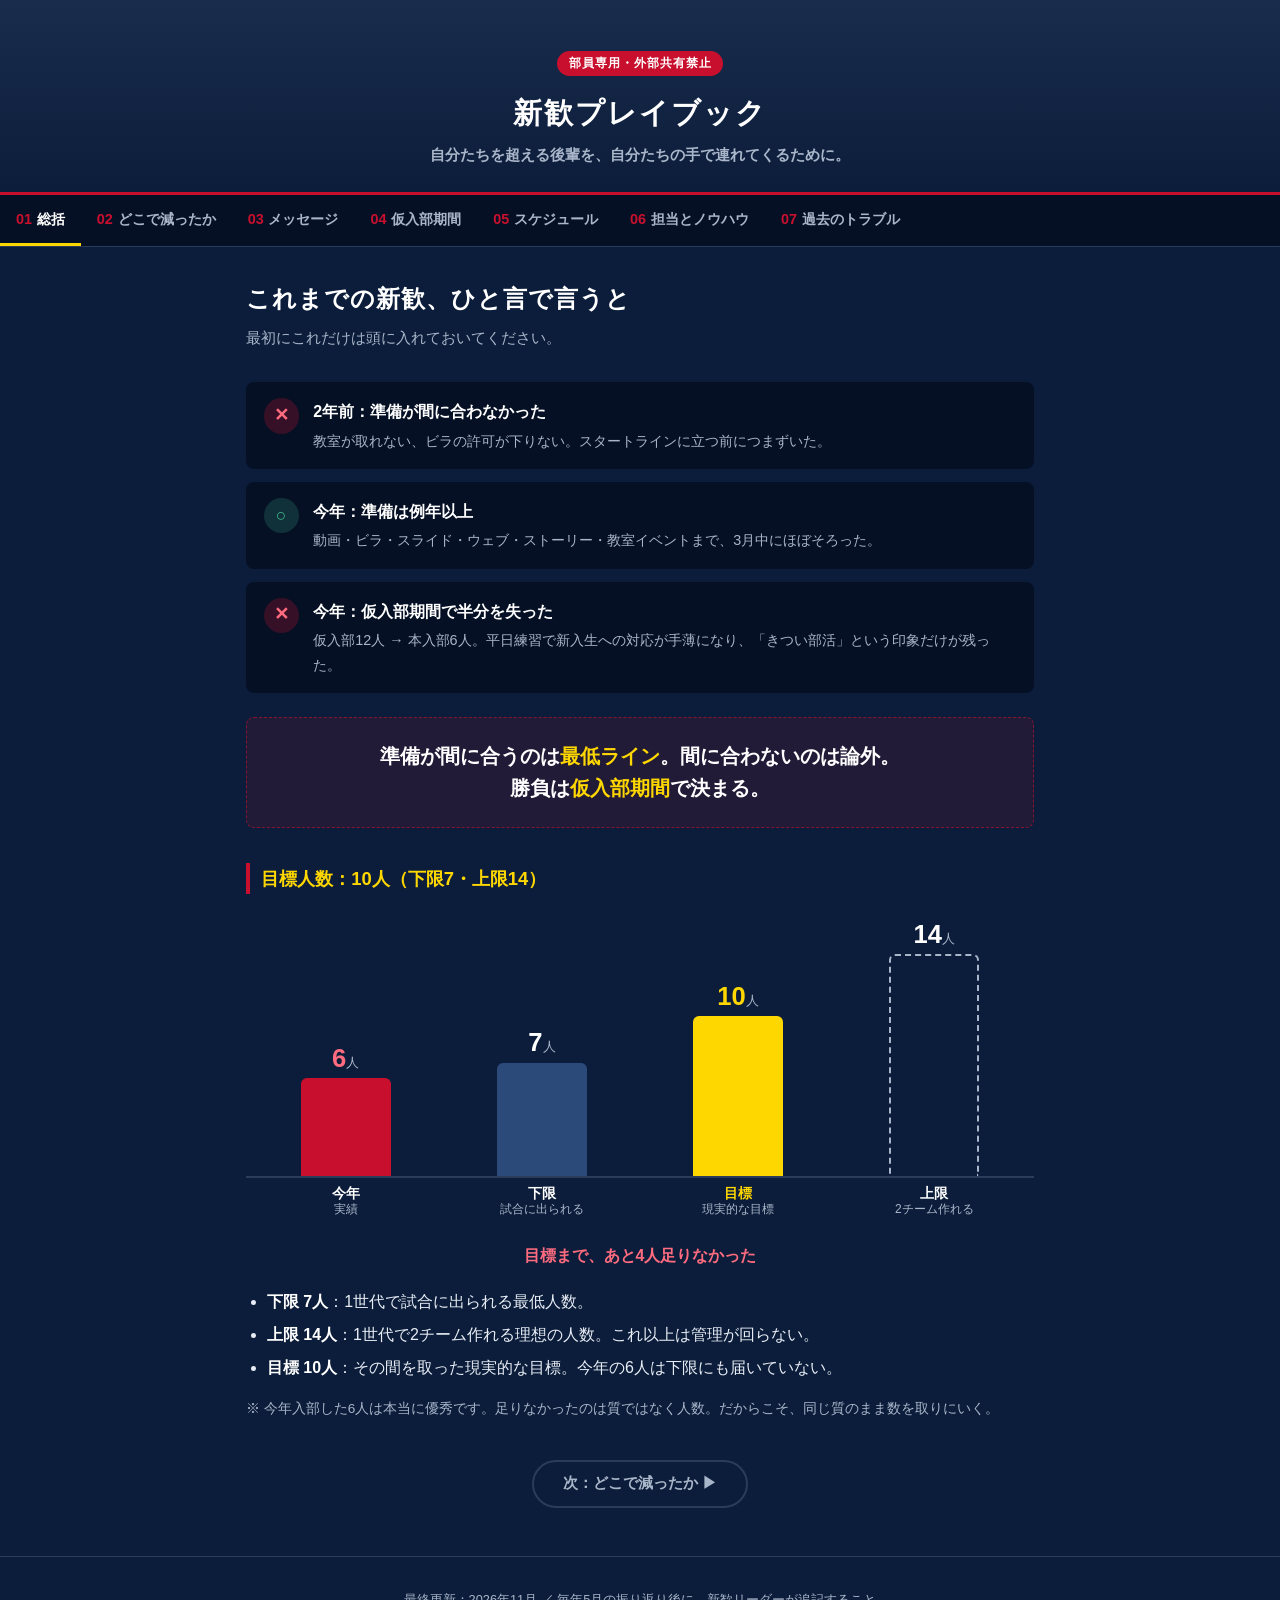
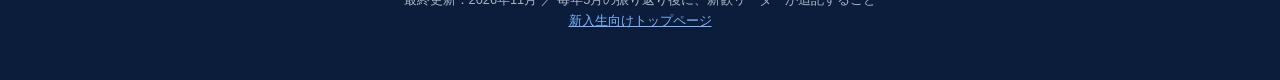
==== playbook.html @ 3274b533 "Add files via upload" ====
<!DOCTYPE html>
<html lang="ja">
<head>
    <meta charset="UTF-8">
    <meta name="viewport" content="width=device-width, initial-scale=1.0">
    <meta name="robots" content="noindex, nofollow">
    <title>新歓プレイブック | KEIO HIGH WATER POLO（部員用）</title>
    <style>
        :root {
            --navy: #0b1d3a; --navy2: #1a2c4c; --deep: #051024; --line: #2a3c5c;
            --red: #c8102e; --gold: #ffd700; --sub: #a9b5c9; --text: #e8edf5; --ok: #3fb68b;
        }
        * { box-sizing: border-box; }
        body { font-family: 'Helvetica Neue', Arial, 'Hiragino Kaku Gothic ProN', 'Meiryo', sans-serif; margin: 0; background: var(--navy); color: var(--text); line-height: 1.7; }
        header { text-align: center; padding: 3rem 1rem 1.5rem; border-bottom: 3px solid var(--red); background: linear-gradient(180deg, var(--navy2) 0%, var(--navy) 100%); }
        header h1 { font-size: 1.8rem; margin: 0 0 0.3rem; letter-spacing: 2px; color: #fff; }
        .badge { display: inline-block; background: var(--red); color: #fff; font-size: 0.75rem; font-weight: bold; padding: 0.15rem 0.7rem; border-radius: 50px; margin-bottom: 0.8rem; letter-spacing: 1px; }
        .subtitle { color: var(--sub); font-size: 0.95rem; margin: 0; font-weight: bold; }

        /* タブ */
        .tabs { position: sticky; top: 0; z-index: 10; background: var(--deep); border-bottom: 1px solid var(--line); display: flex; overflow-x: auto; -webkit-overflow-scrolling: touch; scrollbar-width: none; }
        .tabs::-webkit-scrollbar { display: none; }
        .tab-btn { flex: 0 0 auto; background: none; border: none; color: var(--sub); font-size: 0.9rem; font-weight: bold; padding: 0.9rem 1rem; cursor: pointer; border-bottom: 3px solid transparent; font-family: inherit; white-space: nowrap; }
        .tab-btn .num { color: var(--red); margin-right: 0.3rem; }
        .tab-btn.active { color: #fff; border-bottom-color: var(--gold); }
        .panel { display: none; max-width: 820px; margin: 0 auto; padding: 2rem 1rem 3rem; }
        .panel.active { display: block; }

        h2 { font-size: 1.5rem; margin: 0 0 0.3rem; color: #fff; letter-spacing: 1px; }
        .lead { color: var(--sub); margin: 0 0 2rem; font-size: 0.95rem; }
        h3 { font-size: 1.15rem; color: var(--gold); margin: 2.2rem 0 0.8rem; padding-left: 0.7rem; border-left: 4px solid var(--red); }
        p { margin: 0 0 1rem; }
        strong { color: #fff; }
        .em { color: var(--gold); font-weight: bold; }
        .bad { color: #ff6b7f; font-weight: bold; }
        small, .note { color: var(--sub); font-size: 0.85rem; }

        .box { background: var(--navy2); border-radius: 8px; padding: 1.2rem 1.3rem; margin-bottom: 1rem; }
        .box.deep { background: var(--deep); }
        .box.red { border-left: 4px solid var(--red); }
        .box.gold { border-left: 4px solid var(--gold); }
        .box h4 { margin: 0 0 0.5rem; font-size: 1.05rem; color: #fff; }
        .box p:last-child, .box ul:last-child { margin-bottom: 0; }
        ul, ol { padding-left: 1.3rem; margin: 0 0 1rem; }
        li { margin-bottom: 0.35rem; }

        /* 冒頭の総括 */
        .verdict { display: grid; gap: 0.8rem; margin-bottom: 1.5rem; }
        .verdict-row { display: flex; gap: 0.9rem; align-items: flex-start; background: var(--deep); padding: 1rem 1.1rem; border-radius: 8px; }
        .verdict-mark { flex-shrink: 0; width: 2.2rem; height: 2.2rem; border-radius: 50%; display: flex; align-items: center; justify-content: center; font-weight: bold; font-size: 1.1rem; }
        .mark-x { background: rgba(200,16,46,0.25); color: #ff6b7f; }
        .mark-o { background: rgba(63,182,139,0.2); color: var(--ok); }
        .verdict-row h4 { margin: 0 0 0.2rem; color: #fff; font-size: 1rem; }
        .verdict-row p { margin: 0; font-size: 0.9rem; color: var(--sub); }
        .big-statement { text-align: center; font-size: 1.25rem; font-weight: bold; color: #fff; background: rgba(200,16,46,0.12); border: 1px dashed rgba(200,16,46,0.6); border-radius: 8px; padding: 1.4rem 1rem; margin: 1.5rem 0; line-height: 1.6; }
        .big-statement span { color: var(--gold); }

        /* 目標人数の棒グラフ */
        .bars { position: relative; display: grid; grid-template-columns: repeat(4, 1fr); gap: 0.8rem; align-items: end; height: 260px; padding: 0 0.5rem; margin: 1.5rem 0 0.4rem; border-bottom: 2px solid var(--line); }
        .bar-col { display: flex; flex-direction: column; align-items: center; justify-content: flex-end; height: 100%; }
        .bar-val { font-size: 1.6rem; font-weight: bold; color: #fff; line-height: 1.2; margin-bottom: 0.3rem; }
        .bar-val small { font-size: 0.8rem; color: var(--sub); font-weight: normal; }
        .bar { width: 100%; max-width: 90px; border-radius: 6px 6px 0 0; background: #2b4a7a; }
        .bar.actual { background: var(--red); }
        .bar.target { background: var(--gold); }
        .bar.limit { background: transparent; border: 2px dashed var(--sub); border-bottom: none; }
        .bar-labels { display: grid; grid-template-columns: repeat(4, 1fr); gap: 0.8rem; padding: 0 0.5rem; margin-bottom: 1.5rem; text-align: center; }
        .bar-labels div { font-size: 0.85rem; font-weight: bold; color: #fff; line-height: 1.3; }
        .bar-labels div span { display: block; font-size: 0.75rem; color: var(--sub); font-weight: normal; }
        .gap-note { text-align: center; font-weight: bold; color: #ff6b7f; margin: 0 0 1.2rem; }

        /* 折りたたみ */
        details.acc { background: var(--navy2); border-radius: 8px; margin-bottom: 0.6rem; overflow: hidden; }
        details.acc summary { list-style: none; cursor: pointer; padding: 0.9rem 1.1rem; display: flex; align-items: center; gap: 0.7rem; font-weight: bold; color: #fff; }
        details.acc summary::-webkit-details-marker { display: none; }
        details.acc summary::after { content: '＋'; margin-left: auto; color: var(--gold); font-size: 1.1rem; flex-shrink: 0; }
        details.acc[open] summary::after { content: '－'; }
        details.acc[open] summary { border-bottom: 1px solid var(--line); }
        .acc-body { padding: 1rem 1.1rem 0.6rem; font-size: 0.9rem; }
        .acc-body h5 { color: var(--gold); font-size: 0.85rem; margin: 0.4rem 0 0.4rem; letter-spacing: 1px; }
        .sum-main { display: flex; flex-direction: column; line-height: 1.4; }
        .sum-main small { font-weight: normal; }
        .icon { font-size: 1.4rem; flex-shrink: 0; }
        details.acc.inner { background: var(--deep); margin-top: 0.5rem; }

        /* スケジュール */
        .sched { position: relative; border-left: 3px solid var(--line); margin-left: 0.6rem; padding-left: 1.2rem; }
        .sched-item { position: relative; margin-bottom: 0.6rem; }
        .sched-item::before { content: ''; position: absolute; left: -1.75rem; top: 1.05rem; width: 13px; height: 13px; border-radius: 50%; background: var(--red); }
        .sched-item.key::before { background: var(--gold); box-shadow: 0 0 0 4px rgba(255,215,0,0.2); }
        .when-tag { flex-shrink: 0; min-width: 4.6rem; color: var(--gold); font-size: 0.9rem; }
        .chips { display: flex; flex-wrap: wrap; gap: 0.3rem; margin-top: 0.25rem; }
        .chip { font-size: 0.7rem; font-weight: bold; background: var(--deep); color: var(--sub); padding: 0.05rem 0.55rem; border-radius: 50px; }
        .chip.hot { background: rgba(200,16,46,0.3); color: #fff; }

        /* ファネル */
        .funnel { display: flex; flex-direction: column; align-items: center; gap: 0; margin: 1.5rem 0; }
        .f-step { width: 100%; display: flex; flex-direction: column; align-items: center; }
        .f-bar { height: 58px; border-radius: 6px; display: flex; align-items: center; justify-content: space-between; padding: 0 1rem; font-weight: bold; color: #fff; min-width: 150px; }
        .f-bar .f-name { font-size: 0.95rem; }
        .f-bar .f-val { font-size: 1.3rem; }
        .f-bar.unknown { background: transparent; border: 2px dashed var(--line); color: var(--sub); }
        .f-bar.unknown .f-val { font-size: 0.85rem; }
        .f-bar.known { background: #2b4a7a; }
        .f-bar.lost { background: var(--red); }
        .f-media { font-size: 0.75rem; color: var(--sub); margin-top: 0.25rem; }
        .f-arrow { font-size: 0.8rem; color: var(--sub); padding: 0.35rem 0; text-align: center; }
        .f-arrow b { color: var(--ok); }
        .f-arrow.pinch { color: #ff6b7f; font-weight: bold; font-size: 0.9rem; }
        .f-arrow.pinch b { color: #ff6b7f; font-size: 1.1rem; }

        /* テーブル */
        .table-wrap { overflow-x: auto; margin-bottom: 1rem; }
        table { width: 100%; border-collapse: collapse; font-size: 0.88rem; min-width: 480px; }
        th, td { text-align: left; padding: 0.6rem 0.7rem; border-bottom: 1px solid var(--line); vertical-align: top; }
        th { color: var(--gold); font-weight: bold; background: var(--deep); white-space: nowrap; }
        td.when { white-space: nowrap; color: var(--gold); font-weight: bold; }

        /* メッセージ */
        .slogan { text-align: center; padding: 2rem 1rem; background: linear-gradient(135deg, var(--navy2), var(--deep)); border-radius: 8px; border-left: 4px solid var(--gold); margin-bottom: 1.5rem; }
        .slogan .q { font-size: 1.45rem; font-weight: bold; color: #fff; margin: 0 0 0.5rem; }
        .chain { display: flex; flex-direction: column; gap: 0.4rem; margin: 1.5rem 0; }
        .chain-item { background: var(--deep); border-radius: 8px; padding: 0.9rem 1.1rem; }
        .chain-item .k { color: var(--gold); font-weight: bold; font-size: 0.8rem; letter-spacing: 1px; display: block; }
        .chain-arrow { text-align: center; color: var(--red); font-size: 1.1rem; line-height: 1; }

        /* Lvカード */
        .lv { background: var(--navy2); border-radius: 8px; padding: 1.1rem 1.3rem; margin-bottom: 0.8rem; border-left: 4px solid var(--line); }
        .lv.l1 { border-left-color: #4a90d9; }
        .lv.l2 { border-left-color: var(--gold); }
        .lv.l3 { border-left-color: var(--red); }
        .lv-head { display: flex; align-items: baseline; gap: 0.6rem; flex-wrap: wrap; margin-bottom: 0.4rem; }
        .lv-tag { font-weight: bold; font-size: 0.8rem; background: var(--deep); padding: 0.1rem 0.6rem; border-radius: 50px; color: var(--sub); }
        .lv-title { font-weight: bold; color: #fff; font-size: 1.05rem; }
        .lv-feel { color: var(--gold); font-weight: bold; font-size: 0.95rem; margin-bottom: 0.4rem; }
        .lv-point { display: inline-block; margin-top: 0.4rem; font-size: 0.82rem; background: rgba(255,215,0,0.12); color: var(--gold); padding: 0.15rem 0.6rem; border-radius: 4px; font-weight: bold; }

        /* チェックリスト */
        .check { list-style: none; padding: 0; }
        .check li { position: relative; padding-left: 1.6rem; }
        .check li::before { content: '□'; position: absolute; left: 0; color: var(--gold); font-weight: bold; }

        .flow { display: flex; flex-wrap: wrap; align-items: center; gap: 0.4rem; margin: 1rem 0; }
        .flow span { background: var(--navy2); padding: 0.4rem 0.8rem; border-radius: 50px; font-size: 0.88rem; font-weight: bold; }
        .flow span.hl { background: var(--red); color: #fff; }
        .flow i { color: var(--sub); font-style: normal; }

        a { color: #7fb3ff; }
        .resource { display: flex; justify-content: space-between; gap: 1rem; align-items: center; background: var(--deep); padding: 0.8rem 1rem; border-radius: 6px; margin-bottom: 0.5rem; font-size: 0.9rem; }
        .resource a { white-space: nowrap; font-weight: bold; }

        .next-btn { display: block; margin: 2.5rem auto 0; background: transparent; color: var(--sub); border: 2px solid var(--line); border-radius: 50px; padding: 0.7rem 1.8rem; font-weight: bold; font-size: 0.95rem; cursor: pointer; font-family: inherit; }
        .next-btn:hover { background: var(--line); color: #fff; }
        footer { text-align: center; padding: 2rem 1rem 3rem; color: var(--sub); font-size: 0.8rem; border-top: 1px solid var(--line); }
    </style>
</head>
<body>

<header>
    <span class="badge">部員専用・外部共有禁止</span>
    <h1>新歓プレイブック</h1>
    <p class="subtitle">自分たちを超える後輩を、自分たちの手で連れてくるために。</p>
</header>

<nav class="tabs" role="tablist">
    <button class="tab-btn active" data-tab="summary"><span class="num">01</span>総括</button>
    <button class="tab-btn" data-tab="funnel"><span class="num">02</span>どこで減ったか</button>
    <button class="tab-btn" data-tab="message"><span class="num">03</span>メッセージ</button>
    <button class="tab-btn" data-tab="trial"><span class="num">04</span>仮入部期間</button>
    <button class="tab-btn" data-tab="prep"><span class="num">05</span>スケジュール</button>
    <button class="tab-btn" data-tab="kit"><span class="num">06</span>担当とノウハウ</button>
    <button class="tab-btn" data-tab="trouble"><span class="num">07</span>過去のトラブル</button>
</nav>

<!-- ==================== 01 総括 ==================== -->
<section class="panel active" id="summary">
    <h2>これまでの新歓、ひと言で言うと</h2>
    <p class="lead">最初にこれだけは頭に入れておいてください。</p>

    <div class="verdict">
        <div class="verdict-row">
            <div class="verdict-mark mark-x">✕</div>
            <div>
                <h4>2年前：準備が間に合わなかった</h4>
                <p>教室が取れない、ビラの許可が下りない。スタートラインに立つ前につまずいた。</p>
            </div>
        </div>
        <div class="verdict-row">
            <div class="verdict-mark mark-o">○</div>
            <div>
                <h4>今年：準備は例年以上</h4>
                <p>動画・ビラ・スライド・ウェブ・ストーリー・教室イベントまで、3月中にほぼそろった。</p>
            </div>
        </div>
        <div class="verdict-row">
            <div class="verdict-mark mark-x">✕</div>
            <div>
                <h4>今年：仮入部期間で半分を失った</h4>
                <p>仮入部12人 → 本入部6人。平日練習で新入生への対応が手薄になり、「きつい部活」という印象だけが残った。</p>
            </div>
        </div>
    </div>

    <div class="big-statement">
        準備が間に合うのは<span>最低ライン</span>。間に合わないのは論外。<br>
        勝負は<span>仮入部期間</span>で決まる。
    </div>

    <h3>目標人数：10人（下限7・上限14）</h3>
    <div class="bars">
        <div class="bar-col"><div class="bar-val" style="color:#ff6b7f;">6<small>人</small></div><div class="bar actual" style="height: 38%;"></div></div>
        <div class="bar-col"><div class="bar-val">7<small>人</small></div><div class="bar" style="height: 44%;"></div></div>
        <div class="bar-col"><div class="bar-val" style="color:var(--gold);">10<small>人</small></div><div class="bar target" style="height: 62%;"></div></div>
        <div class="bar-col"><div class="bar-val">14<small>人</small></div><div class="bar limit" style="height: 86%;"></div></div>
    </div>
    <div class="bar-labels">
        <div>今年<span>実績</span></div>
        <div>下限<span>試合に出られる</span></div>
        <div style="color:var(--gold);">目標<span>現実的な目標</span></div>
        <div>上限<span>2チーム作れる</span></div>
    </div>
    <p class="gap-note">目標まで、あと4人足りなかった</p>
    <ul>
        <li><strong>下限 7人</strong>：1世代で試合に出られる最低人数。</li>
        <li><strong>上限 14人</strong>：1世代で2チーム作れる理想の人数。これ以上は管理が回らない。</li>
        <li><strong>目標 10人</strong>：その間を取った現実的な目標。今年の6人は下限にも届いていない。</li>
    </ul>
    <p class="note">※ 今年入部した6人は本当に優秀です。足りなかったのは質ではなく人数。だからこそ、同じ質のまま数を取りにいく。</p>

    <button class="next-btn" data-go="funnel">次：どこで減ったか ▶</button>
</section>

<!-- ==================== 02 ファネル ==================== -->
<section class="panel" id="funnel">
    <h2>どこで減ったか</h2>
    <p class="lead">新入生がビラを見てから本入部するまでの5段階。どこが細くなっているかを見てください。</p>

    <div class="funnel">
        <div class="f-step">
            <div class="f-bar unknown" style="width: 100%;"><span class="f-name">① 認知</span><span class="f-val">未計測</span></div>
            <div class="f-media">ビラ（約400部）・教室説明会・教室掲示ポスター・PV</div>
        </div>
        <div class="f-arrow">▼</div>
        <div class="f-step">
            <div class="f-bar unknown" style="width: 86%;"><span class="f-name">② 興味</span><span class="f-val">未計測</span></div>
            <div class="f-media">ウェブ・Instagram（投稿・ストーリー）</div>
        </div>
        <div class="f-arrow">▼</div>
        <div class="f-step">
            <div class="f-bar known" style="width: 72%;"><span class="f-name">③ 見学・体験</span><span class="f-val">15人</span></div>
        </div>
        <div class="f-arrow">▼ 継続率 <b>80%</b>（−3人）</div>
        <div class="f-step">
            <div class="f-bar known" style="width: 58%;"><span class="f-name">④ 仮入部</span><span class="f-val">12人</span></div>
        </div>
        <div class="f-arrow pinch">▼ 継続率 <b>50%</b>（−6人）← ここが一番細い</div>
        <div class="f-step">
            <div class="f-bar lost" style="width: 30%;"><span class="f-name">⑤ 本入部</span><span class="f-val">6人</span></div>
        </div>
    </div>

    <h3>読み取れること</h3>
    <div class="box red">
        <h4>仮入部 → 本入部で、半分が抜けた</h4>
        <p>見学から仮入部へは8割が進んでいて、入口はうまくいっている。問題は仮入部した後。4月20日の時点では「確定4人、最終8人くらい」と見込んでいたが、実際は6人だった。<strong>「来てくれている＝入ってくれる」ではない。</strong></p>
    </div>
    <div class="box">
        <h4>10人に届かせるには、どちらかが必要</h4>
        <ul>
            <li>今の継続率のまま、見学者を <strong>約25人</strong> に増やす（入口を広げる）</li>
            <li>見学者15人のまま、仮入部からの継続率を <strong>50% → 83%</strong> に上げる（出口を締める）</li>
        </ul>
        <p>入口を広げるのは大変だが、出口を締めるのは<span class="em">自分たちの練習の中でできる</span>。まずはここから。</p>
    </div>
    <div class="box deep">
        <h4>①と②が未計測なのは来年の宿題</h4>
        <p>どこで減っているかを正しく見るために、来年は次の数字も記録する。</p>
        <ul class="check">
            <li>配ったビラの枚数</li>
            <li>教室説明会に来た人数（回ごと）</li>
            <li>見学に来た人の「何を見て来たか」（ビラ／ウェブ／インスタ／教室／友達）</li>
            <li>見学・仮入部・本入部の人数（毎週）</li>
            <li>一人ひとりの来た回数と、最後に来た日</li>
        </ul>
    </div>

    <button class="next-btn" data-go="message">次：メッセージ ▶</button>
</section>

<!-- ==================== 03 メッセージ ==================== -->
<section class="panel" id="message">
    <h2>君たちへのメッセージ</h2>
    <p class="lead">新歓をやる理由。ここがぶれると、全部がぶれる。</p>

    <div class="slogan">
        <p class="q">「最新のチームが、最良のチームである」</p>
        <p class="note" style="margin:0;">慶應水球部のスローガン</p>
    </div>

    <p>このスローガンは、「今のチームが一番強い」という意味ではありません。<strong>毎年、前の世代を超えるチームでなければならない</strong>という約束です。</p>
    <p>つまり、<span class="em">君たちを超える後輩を見つけて連れてくるのは、今の世代である君たちの責任</span>です。</p>

    <div class="box gold">
        <h4>「自分より優秀な人を採れ」</h4>
        <p>Googleには「常に自分より優秀な人を採用しろ」という考え方があります。自分より下の人を採り続ければ、組織は少しずつ弱くなる。自分を超える人を採り続ければ、組織は勝手に強くなる。</p>
        <p>新歓も同じです。<strong>「入ってくれる人」ではなく、「自分たちを超える逸材」を探し出して、口説き落としてきてください。</strong></p>
    </div>

    <h3>だから、優先順位が変わる</h3>
    <div class="chain">
        <div class="chain-item"><span class="k">STEP 1</span>最新のチームが、最良のチームでなければならない</div>
        <div class="chain-arrow">▼</div>
        <div class="chain-item"><span class="k">STEP 2</span>そのためには、自分たちを超える後輩が必要</div>
        <div class="chain-arrow">▼</div>
        <div class="chain-item"><span class="k">STEP 3</span>逸材は、仮入部期間に「ここに入りたい」と思わなければ来ない</div>
        <div class="chain-arrow">▼</div>
        <div class="chain-item" style="border:1px solid var(--red);"><span class="k">STEP 4</span><strong>仮入部期間は、自分の練習より新入生を優先する時間</strong></div>
    </div>
    <p>4月の数週間、自分のスイム練習が少し減ったとしても、自分を超える後輩が1人入る方が、チームにとってはるかに大きい。今年はこの重みづけを間違えました。</p>

    <h3>狙う「原石」の条件</h3>
    <p>来るもの拒まずが基本。でも、誰でもいいわけではない。「今年みっちり追い込んだ自分たちを、最短で追い越せそうなのはどんな人か？」という視点で探す。</p>
    <div class="table-wrap">
        <table>
            <tr><th>観点</th><th>条件</th><th>補足</th></tr>
            <tr><td><strong>フィジカル・競技歴</strong></td><td>チームスポーツ・コンタクトスポーツの経験者<br>本気のスイマー<br>体が大きい</td><td>水泳未経験でも、ラグビー・バスケ・サッカーなどの経験者は適性が高い。水泳経験者なら「本気で1秒を削ろうとした経験」がある人</td></tr>
            <tr><td><strong>メンタル</strong></td><td>ナイスガイ（いいやつ）</td><td>どれだけ能力が高くても、チームのために動けない人はプラスよりマイナスの方が大きい</td></tr>
            <tr><td><strong>知性</strong></td><td>成績が良い</td><td>気合と根性だけでは足りない。自分の頭で考える力は成績の良さと相関がある。見た目ではわからないので、話して探す</td></tr>
        </table>
    </div>
    <p class="note">※ この条件は部員の中だけで使うもの。新入生本人に向かって言わないこと。</p>

    <button class="next-btn" data-go="trial">次：仮入部期間 ▶</button>
</section>

<!-- ==================== 04 仮入部期間 ==================== -->
<section class="panel" id="trial">
    <h2>仮入部期間のコンテンツ</h2>
    <p class="lead">一番細くなったのはここ。体験日だけでなく、平日練習まで設計する。</p>

    <h3>今年うまくいかなかったこと</h3>
    <div class="box red">
        <ul>
            <li>部員のスイム練習やサーキット練習の割合が増えて、シュート練習の時間が減った</li>
            <li>赤台を使ったメインプールでのシュート練習をほとんどできず、新入生をダイビングプールの練習に偏らせた</li>
            <li>スイム中心の練習を見て、「きつい部活」という印象が強く残り、最後まで拭えなかった</li>
            <li>平日練習での新入生への対応が、当日のイベントに比べて手薄だった</li>
        </ul>
    </div>

    <h3>体験のねらい（4つ）</h3>
    <ol>
        <li><strong>心理的なハードルを下げる</strong>：「これなら自分もいけるかも」と思わせる</li>
        <li><strong>水球のすごさと楽しさを体感させる</strong></li>
        <li><strong>部の雰囲気（カルチャー）を伝える</strong></li>
        <li><strong>基礎技術を知ってもらう</strong>：例年どおりパス・シュート・巻き足の講座もやる</li>
    </ol>

    <h3>体験メニュー：3段階のレベル設計</h3>
    <p>来てくれた回数に応じてレベルを上げていく。2回目に来た子にはLv.2、3回目以降はLv.3、というように段階的に出す。</p>

    <div class="lv l1">
        <div class="lv-head"><span class="lv-tag">Lv.1</span><span class="lv-title">接触：水中でボール遊び</span></div>
        <div class="lv-feel">「これならできそう」（勘違いでいい）</div>
        <p style="margin:0;">小さいボールも用意して、単純なパス・シュート・バウンドシュート・水面を滑らせるパスくらいまでを体験。ゲーム性を重視して、浮力と水に慣れてもらう。陸上で小さいボールを投げてもらうのも効果的。</p>
        <span class="lv-point">POINT：物足りないくらいで帰す</span>
    </div>
    <div class="lv l2">
        <div class="lv-head"><span class="lv-tag">Lv.2</span><span class="lv-title">洗礼：巻き足講座＋重りリレー</span></div>
        <div class="lv-feel">「水球部員、人間じゃない」（驚き）</div>
        <p style="margin:0;">新入生は適切な重さのおもりを持って、何人がかりでも、底を歩いてもいいので移動。3年生はもっと重いおもりを持って立ち泳ぎで移動。それぞれリレー形式で勝負する。息止め対決や、部員の巻き足に全力で乗っかってもらう（部員は耐える）のも盛り上がる。</p>
        <span class="lv-point">POINT：きついので、疲れる前に帰す</span>
    </div>
    <div class="lv l3">
        <div class="lv-head"><span class="lv-tag">Lv.3</span><span class="lv-title">挑戦：制限おにごっこ／水中ポートボール</span></div>
        <div class="lv-feel">「エグいけど、悔しい」（熱中）</div>
        <p style="margin:0;"><strong>制限おにごっこ</strong>：3年生が鬼、新入生が逃げる。鬼はボールを持っている時だけタッチできる。<br><strong>水中ポートボール</strong>：あえて人数が集まらないとできない競技にして、リピーターが2人目・3人目の友達を誘ってくる仕掛けにする。<br>どちらも2コース分くらいのスペースでフィールドを作る。技術の習得、対人の感覚、競技としての面白さを理解してもらう。</p>
    </div>

    <h3>平日練習での対応（来年への提案）</h3>
    <p class="note" style="margin-bottom:0.8rem;">今年の振り返りをもとにした案。幹部で話し合って決めること。</p>
    <div class="box">
        <ul class="check">
            <li><strong>新入生1人に担当部員を1人つける</strong>（バディ制）。名前を覚える、毎回声をかける、帰り際に「次いつ来る？」と聞くのは担当の仕事</li>
            <li><strong>メインプールでのシュート練習を毎回必ず入れる</strong>。新入生をダイビングプールに置きっぱなしにしない</li>
            <li><strong>仮入部期間はスイム・サーキットの割合に上限を決める</strong>。新入生に部員と同じメニューを全部はやらせない</li>
            <li><strong>「楽しかった」で帰す</strong>。最後の10分はゲームで終える</li>
            <li><strong>毎週、一人ひとりの来た回数と最後に来た日を確認する</strong>。来なくなりそうな子には担当から連絡</li>
            <li><strong>見込み人数は「確定」と「迷っている」を分けて報告する</strong>（今年は「最終8人」の見込みが6人になった）</li>
            <li><strong>締切を伝える前に、迷っている子と1対1で話す</strong>。締切の後から人を集めるのは難しい</li>
        </ul>
    </div>

    <h3>内部進学ルート（普通部・中等部の水泳部）</h3>
    <div class="box deep">
        <ul>
            <li>普通部水泳部からは例年2名ほど入部していたが、近年は外部クラブの子がそのまま競泳部に流れ、昨年はゼロ。今年は合宿に顔を出して直接勧誘したが、結果は例年どおり</li>
            <li>中等部水泳部から塾高に上がったのは2名で、2人とも競泳部に入った</li>
            <li>直接勧誘ができたのは、たまたまタイミングが合った部員がいたから。<strong>担当を決めて、仕組みとしてやる</strong></li>
            <li>水泳部に「水球の楽しさ」が伝わっていない可能性がある。泳げることより、チームで戦う面白さを伝える</li>
        </ul>
    </div>

    <button class="next-btn" data-go="prep">次：スケジュール ▶</button>
</section>

<!-- ==================== 05 スケジュール ==================== -->
<section class="panel" id="prep">
    <h2>スケジュール</h2>
    <p class="lead">準備は間に合って当たり前。タップすると中身が開きます。<span class="em">●金色</span>は落とすと致命的な締切。</p>

    <div class="sched">
        <details class="acc sched-item">
            <summary><span class="when-tag">8月</span><span class="sum-main">引き継ぎ・次のリーダー決め<span class="chips"><span class="chip">リーダー</span></span></span></summary>
            <div class="acc-body">
                <ul class="check">
                    <li>このページを全員で読む</li>
                    <li>次の新歓リーダーを決める</li>
                    <li>前任者と直接話す（Discordのメモだけで済ませない）</li>
                </ul>
            </div>
        </details>
        <details class="acc sched-item key">
            <summary><span class="when-tag">2月</span><span class="sum-main">方向性・担当・期限を決める<span class="chips"><span class="chip">リーダー</span><span class="chip hot">締切</span></span></span></summary>
            <div class="acc-body">
                <ul class="check">
                    <li>目標人数を決める（下限7・目標10・上限14）</li>
                    <li>担当を割り振る（→ 06 担当とノウハウ）</li>
                    <li><strong>全タスクに期限を書いた一覧を作る</strong></li>
                    <li>前年の制作物（動画・スライド・ビラ）の元データがあるか確認</li>
                </ul>
            </div>
        </details>
        <details class="acc sched-item key">
            <summary><span class="when-tag">3月上旬</span><span class="sum-main">教室の確保・ビラの許可申請<span class="chips"><span class="chip">主務</span><span class="chip hot">締切</span></span></span></summary>
            <div class="acc-body">
                <p>2年前はここで失敗して、準備が間に合わなかった。最優先で動く。</p>
                <ul class="check">
                    <li>教室説明会の教室を生徒会に申請</li>
                    <li>ビラ配り・ポスター掲示の許可を申請</li>
                </ul>
            </div>
        </details>
        <details class="acc sched-item key">
            <summary><span class="when-tag">3月中旬</span><span class="sum-main">ウェブのURLを確定・QR作成<span class="chips"><span class="chip">リーダー</span><span class="chip">ビラ</span><span class="chip hot">締切</span></span></span></summary>
            <div class="acc-body">
                <p>今年は印刷の後でURLが変わり、ポスターを差し替えられなかった。<strong>URLを確定してからQRを作る。</strong></p>
            </div>
        </details>
        <details class="acc sched-item key">
            <summary><span class="when-tag">3月下旬</span><span class="sum-main">制作物を全部完成させる<span class="chips"><span class="chip">動画</span><span class="chip">ビラ</span><span class="chip">スライド</span><span class="chip hot">締切</span></span></span></summary>
            <div class="acc-body">
                <ul class="check">
                    <li>動画（長尺・投稿用・ショート版）完成</li>
                    <li>ビラ印刷（ハガキ約400部）</li>
                    <li>教室掲示ポスターを生徒会へ提出</li>
                    <li>スライド完成・教室の機材確認</li>
                    <li>段ボール看板の制作</li>
                    <li>Instagramのプロフィールにウェブのリンク</li>
                </ul>
            </div>
        </details>
        <details class="acc sched-item key">
            <summary><span class="when-tag">4月直前</span><span class="sum-main">体験メニュー・仮入部期間の練習を決める<span class="chips"><span class="chip">リーダー</span><span class="chip">幹部</span><span class="chip hot">締切</span></span></span></summary>
            <div class="acc-body">
                <p>今年いちばん足りなかったところ。体験日だけでなく、平日練習まで決めておく（→ 04 仮入部期間）。</p>
                <ul class="check">
                    <li>体験メニュー Lv.1〜3</li>
                    <li>仮入部期間の平日練習メニュー（シュート練習・スイムの上限）</li>
                    <li>バディの割り振り方</li>
                </ul>
            </div>
        </details>
        <details class="acc sched-item">
            <summary><span class="when-tag">4月</span><span class="sum-main">新歓本番<span class="chips"><span class="chip">全員</span></span></span></summary>
            <div class="acc-body">
                <ul class="check">
                    <li>教室説明会・ビラ配り（当日は約300枚）</li>
                    <li>ストーリー投稿（毎日12時ごろ）</li>
                    <li>月火水金15:00、協生館正面玄関前で看板を持って待つ</li>
                    <li>毎週、見学・仮入部・本入部の人数と、一人ひとりの来た回数を記録</li>
                </ul>
            </div>
        </details>
        <details class="acc sched-item">
            <summary><span class="when-tag">4月中旬</span><span class="sum-main">数字を報告<span class="chips"><span class="chip">リーダー</span></span></span></summary>
            <div class="acc-body">
                <p>見学・仮入部・本入部の人数を、<strong>「確定」と「迷っている」に分けて</strong>報告する。今年は「最終8人」の見込みが6人だった。</p>
            </div>
        </details>
        <details class="acc sched-item key">
            <summary><span class="when-tag">締切前</span><span class="sum-main">迷っている子と1対1で話す<span class="chips"><span class="chip">バディ</span><span class="chip hot">締切</span></span></span></summary>
            <div class="acc-body">
                <p>締切を伝えた後から人を集めるのは難しい。目標に届いていなければ、締切の前に動く。</p>
            </div>
        </details>
        <details class="acc sched-item">
            <summary><span class="when-tag">5月</span><span class="sum-main">振り返り・このページに追記<span class="chips"><span class="chip">リーダー</span></span></span></summary>
            <div class="acc-body">
                <p>数字（02のファネル）と、うまくいかなかったこと（07）を更新する。</p>
            </div>
        </details>
    </div>

    <button class="next-btn" data-go="kit">次：担当とノウハウ ▶</button>
</section>

<!-- ==================== 06 担当とノウハウ ==================== -->
<section class="panel" id="kit">
    <h2>担当とノウハウ</h2>
    <p class="lead">自分の担当だけ開けばOK。</p>

    <div class="box deep">
        <h4>全員が知っておく導線</h4>
        <div class="flow" style="margin:0.5rem 0 0.6rem;">
            <span>ビラ</span><i>→</i><span class="hl">ウェブ</span><i>→（教室）→</i><span>体験</span><i>→</i><span>仮入部</span><i>→</i><span>本入部</span>
        </div>
        <p class="note" style="margin:0;">すべての制作物の出口はウェブかインスタ。教室に来なくても体験には来られるようにする。インスタはウェブを見た後の後押し。</p>
    </div>

    <details class="acc">
        <summary><span class="icon">🧭</span><span class="sum-main">新歓リーダー<small class="note">取りまとめ・体験メニュー・Instagram・ウェブ</small></span></summary>
        <div class="acc-body">
            <h5>やること</h5>
            <ul>
                <li>2月に方向性・目標人数・担当・期限を決める</li>
                <li>4月直前に体験メニューと仮入部期間の練習を決める</li>
                <li>新歓期間は毎日12時ごろにストーリーを投稿</li>
                <li>毎週の人数を記録して、4月中旬に報告</li>
            </ul>
            <h5>ノウハウ</h5>
            <ul>
                <li>全タスクに期限を書く。期限がないと進みが見えない</li>
                <li>ストーリーに入れること：日時、見学・体験ができること、体験には仮入部届が必要なこと、集合時間と場所、何が体験できるか</li>
                <li>文は体言止めで統一、背景はかっこいい写真</li>
                <li>投稿にはURLを載せられないので、プロフィールにウェブのURLを置く</li>
                <li>ウェブは完成度より公開を優先。URLは一度刷ったら変えない</li>
                <li>早慶戦が4月にある年は、新歓で一緒に宣伝できる</li>
            </ul>
            <details class="acc inner">
                <summary>投稿文の例（2026年）</summary>
                <div class="acc-body">
                    <p>新入生の皆様、ご入学おめでとうございます！<br>現在水球部ではインターハイ出場を目標に日々練習に励んでます！！</p>
                    <p>経験者・未経験者問わず大歓迎です！！<br>「高校生活を充実させたい」「本気で何かに打ち込みたい」そんなあなた、水球に挑戦してみませんか？</p>
                    <p>水球部の活動の様子や新歓に関する情報は慶應水球部公式Instagram、webサイトで配信中！！<br>この投稿を見て少しでも気になった方や水球に興味を持った方、最高の3年間を最高の仲間たちと過ごしませんか？</p>
                    <p>部員一同、皆さんにお会いできるのを楽しみにしています！</p>
                </div>
            </details>
        </div>
    </details>

    <details class="acc">
        <summary><span class="icon">📋</span><span class="sum-main">主務<small class="note">教室の確保・許可申請</small></span></summary>
        <div class="acc-body">
            <h5>やること</h5>
            <ul>
                <li>3月上旬までに、教室説明会の教室を生徒会に申請</li>
                <li>ビラ配り・ポスター掲示の許可を申請し、ポスターを提出</li>
            </ul>
            <h5>ノウハウ</h5>
            <ul>
                <li>2年前は教室が取れず、ビラの許可も下りなかった。最初の仕事にする</li>
                <li>生徒会に提出した後は差し替えが難しい。中身（特にQR）を確定させてから出す</li>
            </ul>
        </div>
    </details>

    <details class="acc">
        <summary><span class="icon">🎬</span><span class="sum-main">動画担当<small class="note">PV 3種類</small></span></summary>
        <div class="acc-body">
            <h5>やること</h5>
            <ul>
                <li>長尺版・投稿用・ショート版（ウェブ・教室用）を3月中に完成</li>
            </ul>
            <h5>ノウハウ</h5>
            <ul>
                <li>最後に「練習見学受付中！詳細はInstagram（@KEIOHIGH_WP）へ」などの案内とQRを数秒出す</li>
                <li>本気度：筋トレの場面、コーチの指導を受ける真剣な表情</li>
                <li>リアルさ：ホイッスル・水しぶき・掛け声をBGMの裏に少し混ぜる</li>
                <li>学年ごとの人数など毎年変わる部分がある。元データは共有ドライブにも保存</li>
            </ul>
            <h5>素材</h5>
            <div class="resource"><span>ショート版（ウェブ・教室用）</span><a href="https://youtu.be/yg0eR4TH6O0" target="_blank">▶</a></div>
            <div class="resource"><span>長尺版</span><a href="https://youtu.be/vjrWYDOWKQ0" target="_blank">▶</a></div>
            <div class="resource"><span>投稿用</span><a href="https://youtu.be/DpETpXQx6ck" target="_blank">▶</a></div>
        </div>
    </details>

    <details class="acc">
        <summary><span class="icon">📄</span><span class="sum-main">ビラ担当<small class="note">ビラ・教室掲示ポスター</small></span></summary>
        <div class="acc-body">
            <h5>やること</h5>
            <ul>
                <li>3月中にデザイン完成、ハガキサイズで約400部印刷</li>
                <li>A4に拡大コピーして教室掲示ポスターにする</li>
            </ul>
            <h5>ノウハウ</h5>
            <ul>
                <li>情報は最小限：キャッチコピー（今年は「次は、水球」）、場所、練習日、QR</li>
                <li>QRはウェブに飛ばす。URLが確定してから作る</li>
                <li>当日配るのは約300枚で足りる</li>
                <li>デザインで揉めないよう、最終決定する人と期限を先に決める</li>
            </ul>
        </div>
    </details>

    <details class="acc">
        <summary><span class="icon">🏫</span><span class="sum-main">スライド担当<small class="note">教室説明会</small></span></summary>
        <div class="acc-body">
            <h5>やること</h5>
            <ul>
                <li>3月中にスライド完成、教室の機材で動画が流せるか確認</li>
            </ul>
            <h5>ノウハウ</h5>
            <ul>
                <li>前年のスライドを使い、写真を今年のものに差し替える</li>
                <li>前年は、部員がスライドやショート動画に合わせて質問に答える形式だった</li>
                <li>教室は「体験に行く背中を押すプラスアルファ」の場。話す内容を増やして、来る意味をつくる</li>
            </ul>
            <h5>素材</h5>
            <div class="resource"><span>2026年 教室説明会（一部）</span><a href="https://youtu.be/-dz92iwFA1k" target="_blank">▶</a></div>
            <p class="note">スライド（新歓.pptx）は部のDiscordの新歓スレッドを参照。</p>
        </div>
    </details>

    <details class="acc">
        <summary><span class="icon">🤝</span><span class="sum-main">全員（4月）<small class="note">ビラ配り・集合・バディ</small></span></summary>
        <div class="acc-body">
            <h5>やること</h5>
            <ul>
                <li>ビラ配り、月火水金15:00に協生館の正面玄関前（外側）で看板を持って待つ</li>
                <li>担当の新入生（バディ）に毎回声をかけ、帰り際に「次いつ来る？」と聞く</li>
            </ul>
            <h5>ノウハウ</h5>
            <ul>
                <li>ビラを配る時は一声かける。廊下に落とされて生徒会に注意されたことがある</li>
                <li>ローソン前は他の部と重なるので使わない</li>
                <li>原石の条件（03）に当てはまりそうな子には、特に時間をかける</li>
            </ul>
        </div>
    </details>

    <button class="next-btn" data-go="trouble">次：過去のトラブル ▶</button>
</section>

<!-- ==================== 07 過去のトラブル ==================== -->
<section class="panel" id="trouble">
    <h2>過去のトラブル</h2>
    <p class="lead">同じ失敗はしない。毎年5月に追記すること。</p>

    <div class="table-wrap">
        <table>
            <tr><th>トラブル</th><th>どうすれば防げたか</th></tr>
            <tr><td>教室が取れなかった・ビラの許可が下りなかった（2年前）</td><td>3月上旬までに申請する。主務の最初の仕事にする</td></tr>
            <tr><td>仮入部12人のうち半分が本入部しなかった</td><td>仮入部期間は新入生を優先し、平日練習まで設計する（04）</td></tr>
            <tr><td>ポスター提出後にウェブのURLが変わり、QRを差し替えられなかった</td><td>URLを確定してからQRを作る。一度刷ったURLは変えない</td></tr>
            <tr><td>動画の元データが消えて、作り直しになった</td><td>元データは共有ドライブにもバックアップする</td></tr>
            <tr><td>投稿やプロフィールにウェブへの導線が入っていなかった</td><td>完成度より公開を優先する。後から直せる</td></tr>
            <tr><td>集合場所（ローソン前）が他の部と重なって分かりにくかった</td><td>協生館の正面玄関前（外側）で、大きな看板を持って待つ</td></tr>
            <tr><td>新入生がビラを廊下に落として、生徒会に注意された</td><td>配る時に一声かける。配る場所と枚数を絞る</td></tr>
            <tr><td>ビラの枚数で困った</td><td>当日配る分は約300枚で足りる</td></tr>
            <tr><td>ビラのデザインやQRの載せ方で揉めた</td><td>決める人と期限を先に決める</td></tr>
            <tr><td>タスクに期限がなく、進みが見えなかった</td><td>2月の時点で全タスクに期限を書く</td></tr>
            <tr><td>見込み「最終8人」が実際は6人だった</td><td>「確定」と「迷っている」を分けて報告する</td></tr>
            <tr><td>締切を伝えた後で、追加の勧誘ができなかった</td><td>締切前に、迷っている子と1対1で話す</td></tr>
            <tr><td>引き継ぎが前任者頼みで止まった</td><td>このページを引き継ぎにする</td></tr>
        </table>
    </div>
</section>

<footer>
    最終更新：2026年11月 ／ 毎年5月の振り返り後に、新歓リーダーが追記すること<br>
    <a href="index.html">新入生向けトップページ</a>
</footer>

<script>
    (function () {
        var buttons = document.querySelectorAll('.tab-btn');
        var panels = document.querySelectorAll('.panel');
        function show(id, scroll) {
            var found = false;
            panels.forEach(function (p) { var on = p.id === id; p.classList.toggle('active', on); if (on) found = true; });
            if (!found) return;
            buttons.forEach(function (b) {
                var on = b.dataset.tab === id;
                b.classList.toggle('active', on);
                if (on) b.scrollIntoView({ block: 'nearest', inline: 'center' });
            });
            if (history.replaceState) history.replaceState(null, '', '#' + id);
            if (scroll) {
                // タブバーは固定表示なので、本来の位置（ヘッダーの直下）まで戻して新しいタブを先頭から見せる
                var top = document.querySelector('header').offsetHeight;
                if (window.scrollY > top) window.scrollTo({ top: top, behavior: 'auto' });
            }
        }
        buttons.forEach(function (b) { b.addEventListener('click', function () { show(b.dataset.tab, true); }); });
        document.querySelectorAll('[data-go]').forEach(function (b) { b.addEventListener('click', function () { show(b.dataset.go, true); }); });
        if (location.hash) show(location.hash.slice(1), false);
    })();
</script>

</body>
</html>
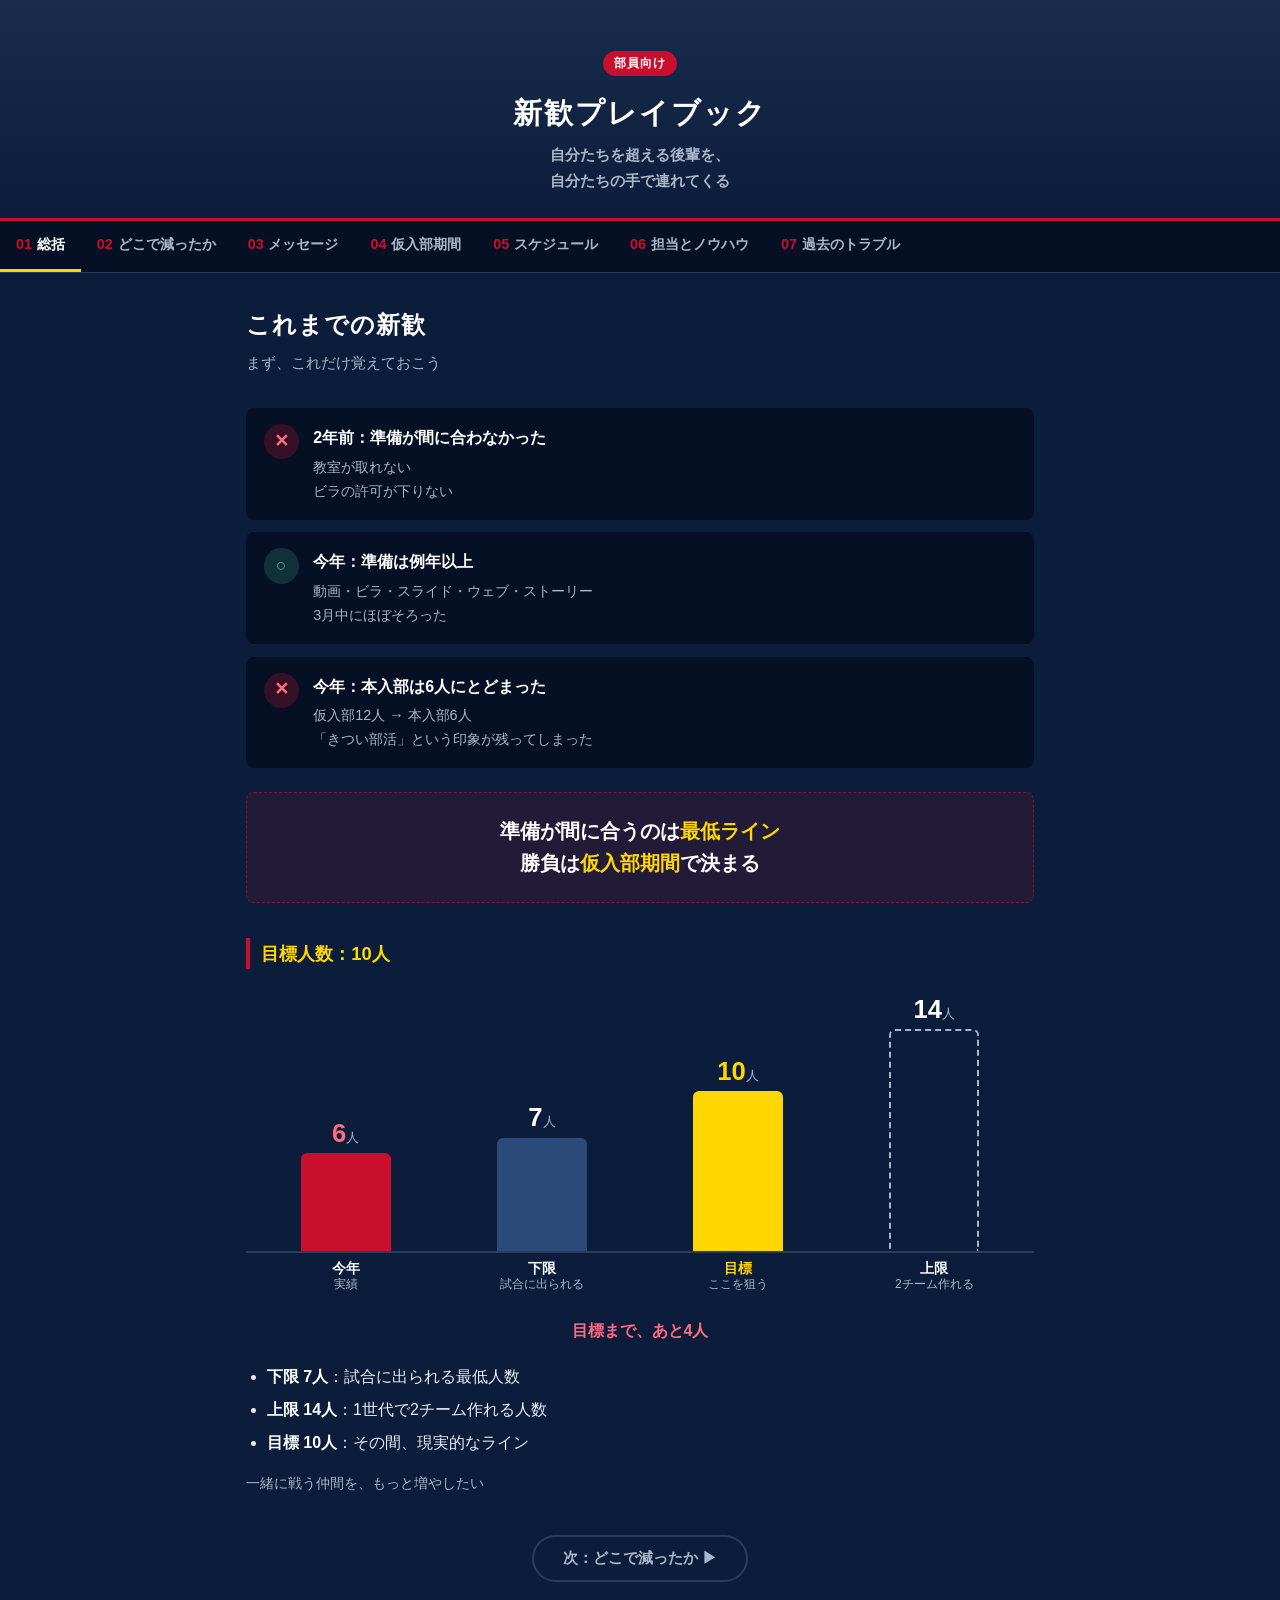
==== commit 36dfc4c5: "Update playbook.html" ====
--- a/playbook.html
+++ b/playbook.html
@@ -152,14 +152,18 @@
         .next-btn { display: block; margin: 2.5rem auto 0; background: transparent; color: var(--sub); border: 2px solid var(--line); border-radius: 50px; padding: 0.7rem 1.8rem; font-weight: bold; font-size: 0.95rem; cursor: pointer; font-family: inherit; }
         .next-btn:hover { background: var(--line); color: #fff; }
         footer { text-align: center; padding: 2rem 1rem 3rem; color: var(--sub); font-size: 0.8rem; border-top: 1px solid var(--line); }
+        .warn { background: rgba(255,215,0,0.08); border: 2px solid var(--gold); border-radius: 8px; padding: 1.3rem 1.2rem; margin: 1.5rem 0 1rem; text-align: center; }
+        .warn p { margin: 0 0 0.8rem; font-size: 0.92rem; }
+        .warn p:last-child { margin-bottom: 0; }
+        .warn .warn-title { font-size: 1.15rem; font-weight: bold; color: var(--gold); line-height: 1.5; }
     </style>
 </head>
 <body>
 
 <header>
-    <span class="badge">部員専用・外部共有禁止</span>
+    <span class="badge">部員向け</span>
     <h1>新歓プレイブック</h1>
-    <p class="subtitle">自分たちを超える後輩を、自分たちの手で連れてくるために。</p>
+    <p class="subtitle">自分たちを超える後輩を、<br>自分たちの手で連れてくる</p>
 </header>
 
 <nav class="tabs" role="tablist">
@@ -174,39 +178,39 @@
 
 <!-- ==================== 01 総括 ==================== -->
 <section class="panel active" id="summary">
-    <h2>これまでの新歓、ひと言で言うと</h2>
-    <p class="lead">最初にこれだけは頭に入れておいてください。</p>
+    <h2>これまでの新歓</h2>
+    <p class="lead">まず、これだけ覚えておこう</p>
 
     <div class="verdict">
         <div class="verdict-row">
             <div class="verdict-mark mark-x">✕</div>
             <div>
                 <h4>2年前：準備が間に合わなかった</h4>
-                <p>教室が取れない、ビラの許可が下りない。スタートラインに立つ前につまずいた。</p>
+                <p>教室が取れない<br>ビラの許可が下りない</p>
             </div>
         </div>
         <div class="verdict-row">
             <div class="verdict-mark mark-o">○</div>
             <div>
                 <h4>今年：準備は例年以上</h4>
-                <p>動画・ビラ・スライド・ウェブ・ストーリー・教室イベントまで、3月中にほぼそろった。</p>
+                <p>動画・ビラ・スライド・ウェブ・ストーリー<br>3月中にほぼそろった</p>
             </div>
         </div>
         <div class="verdict-row">
             <div class="verdict-mark mark-x">✕</div>
             <div>
-                <h4>今年：仮入部期間で半分を失った</h4>
-                <p>仮入部12人 → 本入部6人。平日練習で新入生への対応が手薄になり、「きつい部活」という印象だけが残った。</p>
+                <h4>今年：本入部は6人にとどまった</h4>
+                <p>仮入部12人 → 本入部6人<br>「きつい部活」という印象が残ってしまった</p>
             </div>
         </div>
     </div>
 
     <div class="big-statement">
-        準備が間に合うのは<span>最低ライン</span>。間に合わないのは論外。<br>
-        勝負は<span>仮入部期間</span>で決まる。
-    </div>
-
-    <h3>目標人数：10人（下限7・上限14）</h3>
+        準備が間に合うのは<span>最低ライン</span><br>
+        勝負は<span>仮入部期間</span>で決まる
+    </div>
+
+    <h3>目標人数：10人</h3>
     <div class="bars">
         <div class="bar-col"><div class="bar-val" style="color:#ff6b7f;">6<small>人</small></div><div class="bar actual" style="height: 38%;"></div></div>
         <div class="bar-col"><div class="bar-val">7<small>人</small></div><div class="bar" style="height: 44%;"></div></div>
@@ -216,16 +220,16 @@
     <div class="bar-labels">
         <div>今年<span>実績</span></div>
         <div>下限<span>試合に出られる</span></div>
-        <div style="color:var(--gold);">目標<span>現実的な目標</span></div>
+        <div style="color:var(--gold);">目標<span>ここを狙う</span></div>
         <div>上限<span>2チーム作れる</span></div>
     </div>
-    <p class="gap-note">目標まで、あと4人足りなかった</p>
+    <p class="gap-note">目標まで、あと4人</p>
     <ul>
-        <li><strong>下限 7人</strong>：1世代で試合に出られる最低人数。</li>
-        <li><strong>上限 14人</strong>：1世代で2チーム作れる理想の人数。これ以上は管理が回らない。</li>
-        <li><strong>目標 10人</strong>：その間を取った現実的な目標。今年の6人は下限にも届いていない。</li>
+        <li><strong>下限 7人</strong>：試合に出られる最低人数</li>
+        <li><strong>上限 14人</strong>：1世代で2チーム作れる人数</li>
+        <li><strong>目標 10人</strong>：その間、現実的なライン</li>
     </ul>
-    <p class="note">※ 今年入部した6人は本当に優秀です。足りなかったのは質ではなく人数。だからこそ、同じ質のまま数を取りにいく。</p>
+    <p class="note">一緒に戦う仲間を、もっと増やしたい</p>
 
     <button class="next-btn" data-go="funnel">次：どこで減ったか ▶</button>
 </section>
@@ -233,17 +237,17 @@
 <!-- ==================== 02 ファネル ==================== -->
 <section class="panel" id="funnel">
     <h2>どこで減ったか</h2>
-    <p class="lead">新入生がビラを見てから本入部するまでの5段階。どこが細くなっているかを見てください。</p>
+    <p class="lead">ビラを見てから本入部までの5段階<br>細くなっているところを見よう</p>
 
     <div class="funnel">
         <div class="f-step">
             <div class="f-bar unknown" style="width: 100%;"><span class="f-name">① 認知</span><span class="f-val">未計測</span></div>
-            <div class="f-media">ビラ（約400部）・教室説明会・教室掲示ポスター・PV</div>
+            <div class="f-media">ビラ・教室説明会・ポスター・PV</div>
         </div>
         <div class="f-arrow">▼</div>
         <div class="f-step">
             <div class="f-bar unknown" style="width: 86%;"><span class="f-name">② 興味</span><span class="f-val">未計測</span></div>
-            <div class="f-media">ウェブ・Instagram（投稿・ストーリー）</div>
+            <div class="f-media">ウェブ・Instagram</div>
         </div>
         <div class="f-arrow">▼</div>
         <div class="f-step">
@@ -253,7 +257,7 @@
         <div class="f-step">
             <div class="f-bar known" style="width: 58%;"><span class="f-name">④ 仮入部</span><span class="f-val">12人</span></div>
         </div>
-        <div class="f-arrow pinch">▼ 継続率 <b>50%</b>（−6人）← ここが一番細い</div>
+        <div class="f-arrow pinch">▼ 継続率 <b>50%</b>（−6人）← ここ</div>
         <div class="f-step">
             <div class="f-bar lost" style="width: 30%;"><span class="f-name">⑤ 本入部</span><span class="f-val">6人</span></div>
         </div>
@@ -261,26 +265,25 @@
 
     <h3>読み取れること</h3>
     <div class="box red">
-        <h4>仮入部 → 本入部で、半分が抜けた</h4>
-        <p>見学から仮入部へは8割が進んでいて、入口はうまくいっている。問題は仮入部した後。4月20日の時点では「確定4人、最終8人くらい」と見込んでいたが、実際は6人だった。<strong>「来てくれている＝入ってくれる」ではない。</strong></p>
+        <h4>仮入部 → 本入部で、半分になった</h4>
+        <p>入口は8割通過、うまくいっている<br>問題は仮入部のあと<br>「最終8人」の見込みが、実際は6人<br><strong>来てくれている ≠ 入ってくれる</strong></p>
     </div>
     <div class="box">
-        <h4>10人に届かせるには、どちらかが必要</h4>
+        <h4>10人に届かせるには</h4>
         <ul>
-            <li>今の継続率のまま、見学者を <strong>約25人</strong> に増やす（入口を広げる）</li>
-            <li>見学者15人のまま、仮入部からの継続率を <strong>50% → 83%</strong> に上げる（出口を締める）</li>
+            <li>見学者を <strong>約25人</strong> に増やす（入口を広げる）</li>
+            <li>または、仮入部からの継続率を <strong>50% → 83%</strong> に（出口を締める）</li>
         </ul>
-        <p>入口を広げるのは大変だが、出口を締めるのは<span class="em">自分たちの練習の中でできる</span>。まずはここから。</p>
+        <p>出口を締めるのは、<br><span class="em">自分たちの練習の中でできる</span><br>まずはここから</p>
     </div>
     <div class="box deep">
-        <h4>①と②が未計測なのは来年の宿題</h4>
-        <p>どこで減っているかを正しく見るために、来年は次の数字も記録する。</p>
+        <h4>来年の宿題：①②も数える</h4>
         <ul class="check">
             <li>配ったビラの枚数</li>
-            <li>教室説明会に来た人数（回ごと）</li>
-            <li>見学に来た人の「何を見て来たか」（ビラ／ウェブ／インスタ／教室／友達）</li>
+            <li>教室説明会の人数（回ごと）</li>
+            <li>見学者が「何を見て来たか」</li>
             <li>見学・仮入部・本入部の人数（毎週）</li>
-            <li>一人ひとりの来た回数と、最後に来た日</li>
+            <li>一人ひとりの来た回数、最後に来た日</li>
         </ul>
     </div>
 
@@ -290,114 +293,118 @@
 <!-- ==================== 03 メッセージ ==================== -->
 <section class="panel" id="message">
     <h2>君たちへのメッセージ</h2>
-    <p class="lead">新歓をやる理由。ここがぶれると、全部がぶれる。</p>
+    <p class="lead">新歓をやる理由<br>ここがぶれると、全部ぶれる</p>
 
     <div class="slogan">
-        <p class="q">「最新のチームが、最良のチームである」</p>
-        <p class="note" style="margin:0;">慶應水球部のスローガン</p>
-    </div>
-
-    <p>このスローガンは、「今のチームが一番強い」という意味ではありません。<strong>毎年、前の世代を超えるチームでなければならない</strong>という約束です。</p>
-    <p>つまり、<span class="em">君たちを超える後輩を見つけて連れてくるのは、今の世代である君たちの責任</span>です。</p>
+        <p class="q">最新の塾高が、」</p>
+       <p class="q">最良の塾高である」</p>
+        <p class="note" style="margin:0;">慶應高校水球部のスローガン</p>
+    </div>
+
+    <p>「今が一番強い」という意味じゃない<br><strong>毎年、前の世代を超え続ける</strong>という約束</p>
+    <p>だから、<br><span class="em">君たちを超える後輩を連れてくるのは、<br>今の世代の責任</span></p>
 
     <div class="box gold">
-        <h4>「自分より優秀な人を採れ」</h4>
-        <p>Googleには「常に自分より優秀な人を採用しろ」という考え方があります。自分より下の人を採り続ければ、組織は少しずつ弱くなる。自分を超える人を採り続ければ、組織は勝手に強くなる。</p>
-        <p>新歓も同じです。<strong>「入ってくれる人」ではなく、「自分たちを超える逸材」を探し出して、口説き落としてきてください。</strong></p>
+        <h4>新しい世代が、チームを強くする</h4>
+        <p>自分たちを超える仲間が加わるたびに、<br>チームは強くなる</p>
+        <p><strong>自分たちを超える仲間に、<br>自分から声をかけよう</strong></p>
     </div>
 
     <h3>だから、優先順位が変わる</h3>
     <div class="chain">
-        <div class="chain-item"><span class="k">STEP 1</span>最新のチームが、最良のチームでなければならない</div>
+        <div class="chain-item"><span class="k">STEP 1</span>最新のチームが、最良のチームであるために</div>
         <div class="chain-arrow">▼</div>
-        <div class="chain-item"><span class="k">STEP 2</span>そのためには、自分たちを超える後輩が必要</div>
+        <div class="chain-item"><span class="k">STEP 2</span>自分たちを超える後輩が必要</div>
         <div class="chain-arrow">▼</div>
-        <div class="chain-item"><span class="k">STEP 3</span>逸材は、仮入部期間に「ここに入りたい」と思わなければ来ない</div>
+        <div class="chain-item"><span class="k">STEP 3</span>仮入部期間に「入りたい」と思ってもらえなければ、仲間は増えない</div>
         <div class="chain-arrow">▼</div>
-        <div class="chain-item" style="border:1px solid var(--red);"><span class="k">STEP 4</span><strong>仮入部期間は、自分の練習より新入生を優先する時間</strong></div>
-    </div>
-    <p>4月の数週間、自分のスイム練習が少し減ったとしても、自分を超える後輩が1人入る方が、チームにとってはるかに大きい。今年はこの重みづけを間違えました。</p>
-
-    <h3>狙う「原石」の条件</h3>
-    <p>来るもの拒まずが基本。でも、誰でもいいわけではない。「今年みっちり追い込んだ自分たちを、最短で追い越せそうなのはどんな人か？」という視点で探す。</p>
-    <div class="table-wrap">
-        <table>
-            <tr><th>観点</th><th>条件</th><th>補足</th></tr>
-            <tr><td><strong>フィジカル・競技歴</strong></td><td>チームスポーツ・コンタクトスポーツの経験者<br>本気のスイマー<br>体が大きい</td><td>水泳未経験でも、ラグビー・バスケ・サッカーなどの経験者は適性が高い。水泳経験者なら「本気で1秒を削ろうとした経験」がある人</td></tr>
-            <tr><td><strong>メンタル</strong></td><td>ナイスガイ（いいやつ）</td><td>どれだけ能力が高くても、チームのために動けない人はプラスよりマイナスの方が大きい</td></tr>
-            <tr><td><strong>知性</strong></td><td>成績が良い</td><td>気合と根性だけでは足りない。自分の頭で考える力は成績の良さと相関がある。見た目ではわからないので、話して探す</td></tr>
-        </table>
-    </div>
-    <p class="note">※ この条件は部員の中だけで使うもの。新入生本人に向かって言わないこと。</p>
-
-    <button class="next-btn" data-go="trial">次：仮入部期間 ▶</button>
-</section>
+        <div class="chain-item" style="border:1px solid var(--red);"><span class="k">STEP 4</span><strong>仮入部期間は、自分の練習より新入生が優先</strong></div>
+    </div>
+    <p>新入生と過ごす時間は、<br>チームの未来への投資</p>
+
+    <div class="box red">
+        <h4>🔥 練習は、時間で分ける</h4>
+        <p>新入生がいる時間は、新入生と一緒に楽しめるメニュー<br>新入生がいない時間は、自分たちを鍛えるメニュー<br><strong>練習時間はそのまま、中身を分けるだけ</strong></p>
+    </div>
+
+    <h3>水球に向いている人の特徴</h3>
+    <p>誰でも歓迎が大前提<br>そのうえで、こんな子には水球の魅力をしっかり伝えよう</p>
+    <div class="box">
+        <ul>
+            <li><strong>チームスポーツの経験がある人</strong><br>ラグビー・バスケ・サッカーなどの経験は、水球でも活きる</li>
+            <li><strong>水泳を頑張ってきた人</strong><br>タイムに本気で向き合った経験は大きな武器</li>
+            <li><strong>体格を活かしたい人</strong></li>
+            <li><strong>仲間のために動ける人</strong></li>
+            <li><strong>自分で考えるのが好きな人</strong><br>水球は頭を使うスポーツ</li>
+        </ul>
+    </div>
 
 <!-- ==================== 04 仮入部期間 ==================== -->
 <section class="panel" id="trial">
-    <h2>仮入部期間のコンテンツ</h2>
-    <p class="lead">一番細くなったのはここ。体験日だけでなく、平日練習まで設計する。</p>
+    <h2>仮入部期間</h2>
+    <p class="lead">今年の重点ポイントはここ<br>体験だけじゃなく、練習全体を設計する</p>
 
     <h3>今年うまくいかなかったこと</h3>
     <div class="box red">
         <ul>
-            <li>部員のスイム練習やサーキット練習の割合が増えて、シュート練習の時間が減った</li>
-            <li>赤台を使ったメインプールでのシュート練習をほとんどできず、新入生をダイビングプールの練習に偏らせた</li>
-            <li>スイム中心の練習を見て、「きつい部活」という印象が強く残り、最後まで拭えなかった</li>
-            <li>平日練習での新入生への対応が、当日のイベントに比べて手薄だった</li>
+            <li>スイム・サーキットが増えて、シュート練習が減った</li>
+            <li>メインプール（赤台）でのシュート練習がほぼできず、新入生はダイビングプールに偏った</li>
+            <li>「きつい部活」の印象が前に出過ぎた</li>
+            <li>当日イベントに比べ、平日の対応が手薄だった</li>
         </ul>
     </div>
 
-    <h3>体験のねらい（4つ）</h3>
+    <h3>体験のねらい</h3>
     <ol>
-        <li><strong>心理的なハードルを下げる</strong>：「これなら自分もいけるかも」と思わせる</li>
-        <li><strong>水球のすごさと楽しさを体感させる</strong></li>
-        <li><strong>部の雰囲気（カルチャー）を伝える</strong></li>
-        <li><strong>基礎技術を知ってもらう</strong>：例年どおりパス・シュート・巻き足の講座もやる</li>
+        <li><strong>ハードルを下げる</strong>：「自分もいけるかも」</li>
+        <li><strong>すごさと楽しさを体感させる</strong></li>
+        <li><strong>部の雰囲気を伝える</strong></li>
+        <li><strong>基礎技術を知ってもらう</strong>：パス・シュート・巻き足講座</li>
     </ol>
 
-    <h3>体験メニュー：3段階のレベル設計</h3>
-    <p>来てくれた回数に応じてレベルを上げていく。2回目に来た子にはLv.2、3回目以降はLv.3、というように段階的に出す。</p>
+    <h3>体験メニュー：3段階</h3>
+    <p>来た回数に応じてレベルを上げる<br>2回目はLv.2、3回目以降はLv.3</p>
 
     <div class="lv l1">
         <div class="lv-head"><span class="lv-tag">Lv.1</span><span class="lv-title">接触：水中でボール遊び</span></div>
         <div class="lv-feel">「これならできそう」（勘違いでいい）</div>
-        <p style="margin:0;">小さいボールも用意して、単純なパス・シュート・バウンドシュート・水面を滑らせるパスくらいまでを体験。ゲーム性を重視して、浮力と水に慣れてもらう。陸上で小さいボールを投げてもらうのも効果的。</p>
+        <p style="margin:0;">小さいボールで、パス・シュート・バウンドシュート・滑らせるパス<br>ゲーム性重視、浮力と水に慣れる<br>陸で小さいボールを投げるのも◎</p>
         <span class="lv-point">POINT：物足りないくらいで帰す</span>
     </div>
     <div class="lv l2">
         <div class="lv-head"><span class="lv-tag">Lv.2</span><span class="lv-title">洗礼：巻き足講座＋重りリレー</span></div>
-        <div class="lv-feel">「水球部員、人間じゃない」（驚き）</div>
-        <p style="margin:0;">新入生は適切な重さのおもりを持って、何人がかりでも、底を歩いてもいいので移動。3年生はもっと重いおもりを持って立ち泳ぎで移動。それぞれリレー形式で勝負する。息止め対決や、部員の巻き足に全力で乗っかってもらう（部員は耐える）のも盛り上がる。</p>
-        <span class="lv-point">POINT：きついので、疲れる前に帰す</span>
+        <div class="lv-feel">「水球部員ってすごい」（驚き）</div>
+        <p style="margin:0;">新入生：おもりを持って、何人がかりでも、底を歩いてもOK<br>3年生：もっと重いおもりで立ち泳ぎ<br>リレーで勝負<br>部員の巻き足に乗っかる体験も</p>
+        <span class="lv-point">POINT：疲れる前に帰す</span><br>
+        <span class="lv-point">安全：新入生のそばには必ず部員がつく</span>
     </div>
     <div class="lv l3">
         <div class="lv-head"><span class="lv-tag">Lv.3</span><span class="lv-title">挑戦：制限おにごっこ／水中ポートボール</span></div>
-        <div class="lv-feel">「エグいけど、悔しい」（熱中）</div>
-        <p style="margin:0;"><strong>制限おにごっこ</strong>：3年生が鬼、新入生が逃げる。鬼はボールを持っている時だけタッチできる。<br><strong>水中ポートボール</strong>：あえて人数が集まらないとできない競技にして、リピーターが2人目・3人目の友達を誘ってくる仕掛けにする。<br>どちらも2コース分くらいのスペースでフィールドを作る。技術の習得、対人の感覚、競技としての面白さを理解してもらう。</p>
-    </div>
-
-    <h3>平日練習での対応（来年への提案）</h3>
-    <p class="note" style="margin-bottom:0.8rem;">今年の振り返りをもとにした案。幹部で話し合って決めること。</p>
+        <div class="lv-feel">「難しいけど、もっとやりたい」（熱中）</div>
+        <p style="margin:0;"><strong>制限おにごっこ</strong>：3年生が鬼、ボールを持っている時だけタッチできる<br><strong>水中ポートボール</strong>：人数が集まらないとできない競技、友達を誘ってもらう仕掛け<br>2コース分くらいでフィールドを作る</p>
+    </div>
+
+    <h3>平日練習での対応（提案）</h3>
+    <p class="note" style="margin-bottom:0.8rem;">幹部で話し合って決めること</p>
     <div class="box">
         <ul class="check">
-            <li><strong>新入生1人に担当部員を1人つける</strong>（バディ制）。名前を覚える、毎回声をかける、帰り際に「次いつ来る？」と聞くのは担当の仕事</li>
-            <li><strong>メインプールでのシュート練習を毎回必ず入れる</strong>。新入生をダイビングプールに置きっぱなしにしない</li>
-            <li><strong>仮入部期間はスイム・サーキットの割合に上限を決める</strong>。新入生に部員と同じメニューを全部はやらせない</li>
-            <li><strong>「楽しかった」で帰す</strong>。最後の10分はゲームで終える</li>
-            <li><strong>毎週、一人ひとりの来た回数と最後に来た日を確認する</strong>。来なくなりそうな子には担当から連絡</li>
-            <li><strong>見込み人数は「確定」と「迷っている」を分けて報告する</strong>（今年は「最終8人」の見込みが6人になった）</li>
-            <li><strong>締切を伝える前に、迷っている子と1対1で話す</strong>。締切の後から人を集めるのは難しい</li>
+            <li><strong>新入生1人に担当1人（バディ）</strong><br>名前を覚える、毎回声をかける、「次いつ来る？」</li>
+            <li><strong>メインプールでのシュート練習を毎回</strong><br>ダイビングプールに置きっぱなしにしない</li>
+            <li><strong>スイム・サーキットに上限</strong><br>部員と同じメニューを全部やらせない</li>
+            <li><strong>「楽しかった」で帰す</strong><br>最後の10分はゲーム</li>
+            <li><strong>毎週、来た回数と最後に来た日を確認</strong><br>来なくなりそうな子には担当から連絡</li>
+            <li><strong>見込みは「確定」と「迷っている」に分けて報告</strong></li>
+            <li><strong>締切の前に、迷っている子と1対1で話す</strong></li>
         </ul>
     </div>
 
     <h3>内部進学ルート（普通部・中等部の水泳部）</h3>
     <div class="box deep">
         <ul>
-            <li>普通部水泳部からは例年2名ほど入部していたが、近年は外部クラブの子がそのまま競泳部に流れ、昨年はゼロ。今年は合宿に顔を出して直接勧誘したが、結果は例年どおり</li>
-            <li>中等部水泳部から塾高に上がったのは2名で、2人とも競泳部に入った</li>
-            <li>直接勧誘ができたのは、たまたまタイミングが合った部員がいたから。<strong>担当を決めて、仕組みとしてやる</strong></li>
-            <li>水泳部に「水球の楽しさ」が伝わっていない可能性がある。泳げることより、チームで戦う面白さを伝える</li>
+            <li>普通部水泳部から例年2名ほど、昨年はゼロ<br>外部クラブの子は競泳部を選ぶことが多い</li>
+            <li>中等部水泳部からの2名は、競泳部を選んだ</li>
+            <li>声かけは、タイミングの合った部員が行けた年だけ<br><strong>担当を決めて、仕組みにする</strong></li>
+            <li>泳げることより、チームで戦う面白さを伝える</li>
         </ul>
     </div>
 
@@ -407,16 +414,15 @@
 <!-- ==================== 05 スケジュール ==================== -->
 <section class="panel" id="prep">
     <h2>スケジュール</h2>
-    <p class="lead">準備は間に合って当たり前。タップすると中身が開きます。<span class="em">●金色</span>は落とすと致命的な締切。</p>
+    <p class="lead">タップで中身が開く<br><span class="em">●金色</span>は落とすと致命的な締切</p>
 
     <div class="sched">
         <details class="acc sched-item">
-            <summary><span class="when-tag">8月</span><span class="sum-main">引き継ぎ・次のリーダー決め<span class="chips"><span class="chip">リーダー</span></span></span></summary>
+            <summary><span class="when-tag">8月</span><span class="sum-main">引き継ぎ・キックオフ<span class="chips"><span class="chip">リーダー</span></span></span></summary>
             <div class="acc-body">
                 <ul class="check">
-                    <li>このページを全員で読む</li>
-                    <li>次の新歓リーダーを決める</li>
-                    <li>前任者と直接話す（Discordのメモだけで済ませない）</li>
+                    <li>このページを全員で読む</li>   
+                    <li>前任者と直接話す</li>
                 </ul>
             </div>
         </details>
@@ -424,19 +430,19 @@
             <summary><span class="when-tag">2月</span><span class="sum-main">方向性・担当・期限を決める<span class="chips"><span class="chip">リーダー</span><span class="chip hot">締切</span></span></span></summary>
             <div class="acc-body">
                 <ul class="check">
-                    <li>目標人数を決める（下限7・目標10・上限14）</li>
-                    <li>担当を割り振る（→ 06 担当とノウハウ）</li>
-                    <li><strong>全タスクに期限を書いた一覧を作る</strong></li>
-                    <li>前年の制作物（動画・スライド・ビラ）の元データがあるか確認</li>
+                    <li>目標人数を決める</li>
+                    <li>担当を割り振る（→ 06）</li>
+                    <li><strong>全タスクに期限を書く</strong></li>
+                    <li>前年の元データがあるか確認</li>
                 </ul>
             </div>
         </details>
         <details class="acc sched-item key">
             <summary><span class="when-tag">3月上旬</span><span class="sum-main">教室の確保・ビラの許可申請<span class="chips"><span class="chip">主務</span><span class="chip hot">締切</span></span></span></summary>
             <div class="acc-body">
-                <p>2年前はここで失敗して、準備が間に合わなかった。最優先で動く。</p>
+                <p>2年前はここでつまずいた<br>最優先で動く</p>
                 <ul class="check">
-                    <li>教室説明会の教室を生徒会に申請</li>
+                    <li>教室説明会の教室を申請</li>
                     <li>ビラ配り・ポスター掲示の許可を申請</li>
                 </ul>
             </div>
@@ -444,30 +450,30 @@
         <details class="acc sched-item key">
             <summary><span class="when-tag">3月中旬</span><span class="sum-main">ウェブのURLを確定・QR作成<span class="chips"><span class="chip">リーダー</span><span class="chip">ビラ</span><span class="chip hot">締切</span></span></span></summary>
             <div class="acc-body">
-                <p>今年は印刷の後でURLが変わり、ポスターを差し替えられなかった。<strong>URLを確定してからQRを作る。</strong></p>
+                <p>今年は印刷後にURLが変わって、差し替えられなかった<br><strong>URLを確定してから、QRを作る</strong></p>
             </div>
         </details>
         <details class="acc sched-item key">
             <summary><span class="when-tag">3月下旬</span><span class="sum-main">制作物を全部完成させる<span class="chips"><span class="chip">動画</span><span class="chip">ビラ</span><span class="chip">スライド</span><span class="chip hot">締切</span></span></span></summary>
             <div class="acc-body">
                 <ul class="check">
-                    <li>動画（長尺・投稿用・ショート版）完成</li>
+                    <li>動画3種類</li>
                     <li>ビラ印刷（ハガキ約400部）</li>
-                    <li>教室掲示ポスターを生徒会へ提出</li>
+                    <li>ポスターを生徒会へ提出</li>
                     <li>スライド完成・教室の機材確認</li>
-                    <li>段ボール看板の制作</li>
-                    <li>Instagramのプロフィールにウェブのリンク</li>
+                    <li>段ボール看板</li>
+                    <li>インスタのプロフィールにウェブのリンク</li>
                 </ul>
             </div>
         </details>
         <details class="acc sched-item key">
-            <summary><span class="when-tag">4月直前</span><span class="sum-main">体験メニュー・仮入部期間の練習を決める<span class="chips"><span class="chip">リーダー</span><span class="chip">幹部</span><span class="chip hot">締切</span></span></span></summary>
-            <div class="acc-body">
-                <p>今年いちばん足りなかったところ。体験日だけでなく、平日練習まで決めておく（→ 04 仮入部期間）。</p>
+            <summary><span class="when-tag">4月直前</span><span class="sum-main">体験メニュー・平日練習を決める<span class="chips"><span class="chip">リーダー</span><span class="chip">幹部</span><span class="chip hot">締切</span></span></span></summary>
+            <div class="acc-body">
+                <p>今年いちばん足りなかったところ（→ 04）</p>
                 <ul class="check">
                     <li>体験メニュー Lv.1〜3</li>
-                    <li>仮入部期間の平日練習メニュー（シュート練習・スイムの上限）</li>
-                    <li>バディの割り振り方</li>
+                    <li>仮入部期間の平日練習メニュー</li>
+                    <li>バディの割り振り</li>
                 </ul>
             </div>
         </details>
@@ -475,29 +481,29 @@
             <summary><span class="when-tag">4月</span><span class="sum-main">新歓本番<span class="chips"><span class="chip">全員</span></span></span></summary>
             <div class="acc-body">
                 <ul class="check">
-                    <li>教室説明会・ビラ配り（当日は約300枚）</li>
+                    <li>教室説明会・ビラ配り（約300枚）</li>
                     <li>ストーリー投稿（毎日12時ごろ）</li>
                     <li>月火水金15:00、協生館正面玄関前で看板を持って待つ</li>
-                    <li>毎週、見学・仮入部・本入部の人数と、一人ひとりの来た回数を記録</li>
+                    <li>毎週、人数と一人ひとりの来た回数を記録</li>
                 </ul>
             </div>
         </details>
         <details class="acc sched-item">
             <summary><span class="when-tag">4月中旬</span><span class="sum-main">数字を報告<span class="chips"><span class="chip">リーダー</span></span></span></summary>
             <div class="acc-body">
-                <p>見学・仮入部・本入部の人数を、<strong>「確定」と「迷っている」に分けて</strong>報告する。今年は「最終8人」の見込みが6人だった。</p>
+                <p><strong>「確定」と「迷っている」に分けて</strong>報告</p>
             </div>
         </details>
         <details class="acc sched-item key">
             <summary><span class="when-tag">締切前</span><span class="sum-main">迷っている子と1対1で話す<span class="chips"><span class="chip">バディ</span><span class="chip hot">締切</span></span></span></summary>
             <div class="acc-body">
-                <p>締切を伝えた後から人を集めるのは難しい。目標に届いていなければ、締切の前に動く。</p>
+                <p>締切のあとから集めるのは難しい<br>届いていなければ、締切の前に動く</p>
             </div>
         </details>
         <details class="acc sched-item">
             <summary><span class="when-tag">5月</span><span class="sum-main">振り返り・このページに追記<span class="chips"><span class="chip">リーダー</span></span></span></summary>
             <div class="acc-body">
-                <p>数字（02のファネル）と、うまくいかなかったこと（07）を更新する。</p>
+                <p>02の数字と07のトラブルを更新</p>
             </div>
         </details>
     </div>
@@ -508,34 +514,34 @@
 <!-- ==================== 06 担当とノウハウ ==================== -->
 <section class="panel" id="kit">
     <h2>担当とノウハウ</h2>
-    <p class="lead">自分の担当だけ開けばOK。</p>
+    <p class="lead">自分の担当だけ開けばOK</p>
 
     <div class="box deep">
         <h4>全員が知っておく導線</h4>
         <div class="flow" style="margin:0.5rem 0 0.6rem;">
             <span>ビラ</span><i>→</i><span class="hl">ウェブ</span><i>→（教室）→</i><span>体験</span><i>→</i><span>仮入部</span><i>→</i><span>本入部</span>
         </div>
-        <p class="note" style="margin:0;">すべての制作物の出口はウェブかインスタ。教室に来なくても体験には来られるようにする。インスタはウェブを見た後の後押し。</p>
+        <p class="note" style="margin:0;">出口はすべてウェブかインスタ<br>教室に来なくても、体験には来られるように</p>
     </div>
 
     <details class="acc">
-        <summary><span class="icon">🧭</span><span class="sum-main">新歓リーダー<small class="note">取りまとめ・体験メニュー・Instagram・ウェブ</small></span></summary>
+        <summary><span class="icon">🧭</span><span class="sum-main">新歓リーダー<small class="note">取りまとめ・体験メニュー・インスタ・ウェブ</small></span></summary>
         <div class="acc-body">
             <h5>やること</h5>
             <ul>
-                <li>2月に方向性・目標人数・担当・期限を決める</li>
-                <li>4月直前に体験メニューと仮入部期間の練習を決める</li>
-                <li>新歓期間は毎日12時ごろにストーリーを投稿</li>
-                <li>毎週の人数を記録して、4月中旬に報告</li>
+                <li>2月：方向性・目標・担当・期限を決める</li>
+                <li>4月直前：体験メニューと平日練習を決める</li>
+                <li>新歓期間：毎日12時ごろストーリー投稿</li>
+                <li>毎週人数を記録、4月中旬に報告</li>
             </ul>
             <h5>ノウハウ</h5>
             <ul>
-                <li>全タスクに期限を書く。期限がないと進みが見えない</li>
-                <li>ストーリーに入れること：日時、見学・体験ができること、体験には仮入部届が必要なこと、集合時間と場所、何が体験できるか</li>
-                <li>文は体言止めで統一、背景はかっこいい写真</li>
-                <li>投稿にはURLを載せられないので、プロフィールにウェブのURLを置く</li>
-                <li>ウェブは完成度より公開を優先。URLは一度刷ったら変えない</li>
-                <li>早慶戦が4月にある年は、新歓で一緒に宣伝できる</li>
+                <li>全タスクに期限を書く</li>
+                <li>ストーリーに入れるもの：日時、見学・体験OK、仮入部届が必要、集合時間と場所、何が体験できるか</li>
+                <li>体言止めで統一、背景はかっこいい写真</li>
+                <li>投稿にURLは載せられない、プロフィールに置く</li>
+                <li>ウェブは完成度より公開優先、URLは変えない</li>
+                <li>早慶戦が4月の年は、一緒に宣伝</li>
             </ul>
             <details class="acc inner">
                 <summary>投稿文の例（2026年）</summary>
@@ -554,13 +560,13 @@
         <div class="acc-body">
             <h5>やること</h5>
             <ul>
-                <li>3月上旬までに、教室説明会の教室を生徒会に申請</li>
-                <li>ビラ配り・ポスター掲示の許可を申請し、ポスターを提出</li>
+                <li>3月上旬までに教室を申請</li>
+                <li>ビラ・ポスターの許可を申請、ポスター提出</li>
             </ul>
             <h5>ノウハウ</h5>
             <ul>
-                <li>2年前は教室が取れず、ビラの許可も下りなかった。最初の仕事にする</li>
-                <li>生徒会に提出した後は差し替えが難しい。中身（特にQR）を確定させてから出す</li>
+                <li>2年前はここでつまずいた、最初にやる</li>
+                <li>提出後は差し替え困難、QRを確定してから出す</li>
             </ul>
         </div>
     </details>
@@ -570,14 +576,14 @@
         <div class="acc-body">
             <h5>やること</h5>
             <ul>
-                <li>長尺版・投稿用・ショート版（ウェブ・教室用）を3月中に完成</li>
+                <li>長尺・投稿用・ショート版を3月中に完成</li>
             </ul>
             <h5>ノウハウ</h5>
             <ul>
-                <li>最後に「練習見学受付中！詳細はInstagram（@KEIOHIGH_WP）へ」などの案内とQRを数秒出す</li>
-                <li>本気度：筋トレの場面、コーチの指導を受ける真剣な表情</li>
-                <li>リアルさ：ホイッスル・水しぶき・掛け声をBGMの裏に少し混ぜる</li>
-                <li>学年ごとの人数など毎年変わる部分がある。元データは共有ドライブにも保存</li>
+                <li>最後にインスタ案内とQRを数秒</li>
+                <li>本気度：筋トレ、コーチの指導、真剣な表情</li>
+                <li>リアルさ：ホイッスル・水しぶき・掛け声をBGMの裏に</li>
+                <li>元データは共有ドライブにも保存</li>
             </ul>
             <h5>素材</h5>
             <div class="resource"><span>ショート版（ウェブ・教室用）</span><a href="https://youtu.be/yg0eR4TH6O0" target="_blank">▶</a></div>
@@ -587,19 +593,19 @@
     </details>
 
     <details class="acc">
-        <summary><span class="icon">📄</span><span class="sum-main">ビラ担当<small class="note">ビラ・教室掲示ポスター</small></span></summary>
+        <summary><span class="icon">📄</span><span class="sum-main">ビラ担当<small class="note">ビラ・ポスター</small></span></summary>
         <div class="acc-body">
             <h5>やること</h5>
             <ul>
-                <li>3月中にデザイン完成、ハガキサイズで約400部印刷</li>
-                <li>A4に拡大コピーして教室掲示ポスターにする</li>
+                <li>3月中に完成、ハガキ約400部</li>
+                <li>A4に拡大して教室掲示ポスターに</li>
             </ul>
             <h5>ノウハウ</h5>
             <ul>
-                <li>情報は最小限：キャッチコピー（今年は「次は、水球」）、場所、練習日、QR</li>
-                <li>QRはウェブに飛ばす。URLが確定してから作る</li>
-                <li>当日配るのは約300枚で足りる</li>
-                <li>デザインで揉めないよう、最終決定する人と期限を先に決める</li>
+                <li>情報は最小限：キャッチコピー、場所、練習日、QR</li>
+                <li>QRはウェブへ、URL確定後に作る</li>
+                <li>当日配るのは約300枚</li>
+                <li>最終決定する人と期限を先に決める</li>
             </ul>
         </div>
     </details>
@@ -609,17 +615,17 @@
         <div class="acc-body">
             <h5>やること</h5>
             <ul>
-                <li>3月中にスライド完成、教室の機材で動画が流せるか確認</li>
+                <li>3月中に完成、教室の機材で動画が流れるか確認</li>
             </ul>
             <h5>ノウハウ</h5>
             <ul>
-                <li>前年のスライドを使い、写真を今年のものに差し替える</li>
-                <li>前年は、部員がスライドやショート動画に合わせて質問に答える形式だった</li>
-                <li>教室は「体験に行く背中を押すプラスアルファ」の場。話す内容を増やして、来る意味をつくる</li>
+                <li>前年のスライドに、今年の写真を差し替え</li>
+                <li>前年は、部員がスライドや動画に合わせて質問に答える形式</li>
+                <li>教室は体験への後押し、来る意味をつくる</li>
             </ul>
             <h5>素材</h5>
             <div class="resource"><span>2026年 教室説明会（一部）</span><a href="https://youtu.be/-dz92iwFA1k" target="_blank">▶</a></div>
-            <p class="note">スライド（新歓.pptx）は部のDiscordの新歓スレッドを参照。</p>
+            <p class="note">スライドは部のDiscordの新歓スレッドに</p>
         </div>
     </details>
 
@@ -628,14 +634,15 @@
         <div class="acc-body">
             <h5>やること</h5>
             <ul>
-                <li>ビラ配り、月火水金15:00に協生館の正面玄関前（外側）で看板を持って待つ</li>
-                <li>担当の新入生（バディ）に毎回声をかけ、帰り際に「次いつ来る？」と聞く</li>
+                <li>ビラ配り</li>
+                <li>月火水金15:00、協生館正面玄関前（外側）で看板を持って待つ</li>
+                <li>バディの新入生に毎回声をかける、「次いつ来る？」</li>
             </ul>
             <h5>ノウハウ</h5>
             <ul>
-                <li>ビラを配る時は一声かける。廊下に落とされて生徒会に注意されたことがある</li>
-                <li>ローソン前は他の部と重なるので使わない</li>
-                <li>原石の条件（03）に当てはまりそうな子には、特に時間をかける</li>
+                <li>ビラは一声かけて手渡し、廊下に落ちないように</li>
+                <li>ローソン前は他の部と重なる、使わない</li>
+                <li>水球に向いていそうな子には、魅力をしっかり伝える</li>
             </ul>
         </div>
     </details>
@@ -646,30 +653,30 @@
 <!-- ==================== 07 過去のトラブル ==================== -->
 <section class="panel" id="trouble">
     <h2>過去のトラブル</h2>
-    <p class="lead">同じ失敗はしない。毎年5月に追記すること。</p>
+    <p class="lead">同じ失敗はしない<br>毎年5月に追記</p>
 
     <div class="table-wrap">
         <table>
-            <tr><th>トラブル</th><th>どうすれば防げたか</th></tr>
-            <tr><td>教室が取れなかった・ビラの許可が下りなかった（2年前）</td><td>3月上旬までに申請する。主務の最初の仕事にする</td></tr>
-            <tr><td>仮入部12人のうち半分が本入部しなかった</td><td>仮入部期間は新入生を優先し、平日練習まで設計する（04）</td></tr>
-            <tr><td>ポスター提出後にウェブのURLが変わり、QRを差し替えられなかった</td><td>URLを確定してからQRを作る。一度刷ったURLは変えない</td></tr>
-            <tr><td>動画の元データが消えて、作り直しになった</td><td>元データは共有ドライブにもバックアップする</td></tr>
-            <tr><td>投稿やプロフィールにウェブへの導線が入っていなかった</td><td>完成度より公開を優先する。後から直せる</td></tr>
-            <tr><td>集合場所（ローソン前）が他の部と重なって分かりにくかった</td><td>協生館の正面玄関前（外側）で、大きな看板を持って待つ</td></tr>
-            <tr><td>新入生がビラを廊下に落として、生徒会に注意された</td><td>配る時に一声かける。配る場所と枚数を絞る</td></tr>
-            <tr><td>ビラの枚数で困った</td><td>当日配る分は約300枚で足りる</td></tr>
-            <tr><td>ビラのデザインやQRの載せ方で揉めた</td><td>決める人と期限を先に決める</td></tr>
-            <tr><td>タスクに期限がなく、進みが見えなかった</td><td>2月の時点で全タスクに期限を書く</td></tr>
-            <tr><td>見込み「最終8人」が実際は6人だった</td><td>「確定」と「迷っている」を分けて報告する</td></tr>
-            <tr><td>締切を伝えた後で、追加の勧誘ができなかった</td><td>締切前に、迷っている子と1対1で話す</td></tr>
-            <tr><td>引き継ぎが前任者頼みで止まった</td><td>このページを引き継ぎにする</td></tr>
+            <tr><th>トラブル</th><th>対策</th></tr>
+            <tr><td>教室が取れない・ビラの許可が下りない（2年前）</td><td>3月上旬までに申請、主務の最初の仕事</td></tr>
+            <tr><td>仮入部12人のうち、本入部は6人</td><td>仮入部期間は新入生優先、平日練習まで設計</td></tr>
+            <tr><td>ポスター提出後にURLが変わった</td><td>URL確定後にQR、刷ったURLは変えない</td></tr>
+            <tr><td>動画の元データが消えた</td><td>共有ドライブにバックアップ</td></tr>
+            <tr><td>投稿・プロフィールにウェブ導線がなかった</td><td>完成度より公開優先</td></tr>
+            <tr><td>集合場所（ローソン前）が他の部と重なった</td><td>協生館正面玄関前、大きな看板</td></tr>
+            <tr><td>ビラが廊下に落ちていて、生徒会から指摘を受けた</td><td>一声かけて渡す、場所と枚数を絞る</td></tr>
+            <tr><td>ビラの枚数で困った</td><td>当日は約300枚で足りる</td></tr>
+            <tr><td>ビラのデザイン・QRで意見が割れた</td><td>決める人と期限を先に決める</td></tr>
+            <tr><td>タスクに期限がなかった</td><td>2月に全タスクの期限を書く</td></tr>
+            <tr><td>「最終8人」の見込みが6人</td><td>確定と迷っているを分けて報告</td></tr>
+            <tr><td>締切後に追加の勧誘ができなかった</td><td>締切前に1対1で話す</td></tr>
+            <tr><td>引き継ぎの仕組みがなかった</td><td>このページを引き継ぎにする</td></tr>
         </table>
     </div>
 </section>
 
 <footer>
-    最終更新：2026年11月 ／ 毎年5月の振り返り後に、新歓リーダーが追記すること<br>
+    最終更新：2026年11月<br>毎年5月の振り返り後、新歓リーダーが追記<br>
     <a href="index.html">新入生向けトップページ</a>
 </footer>
 
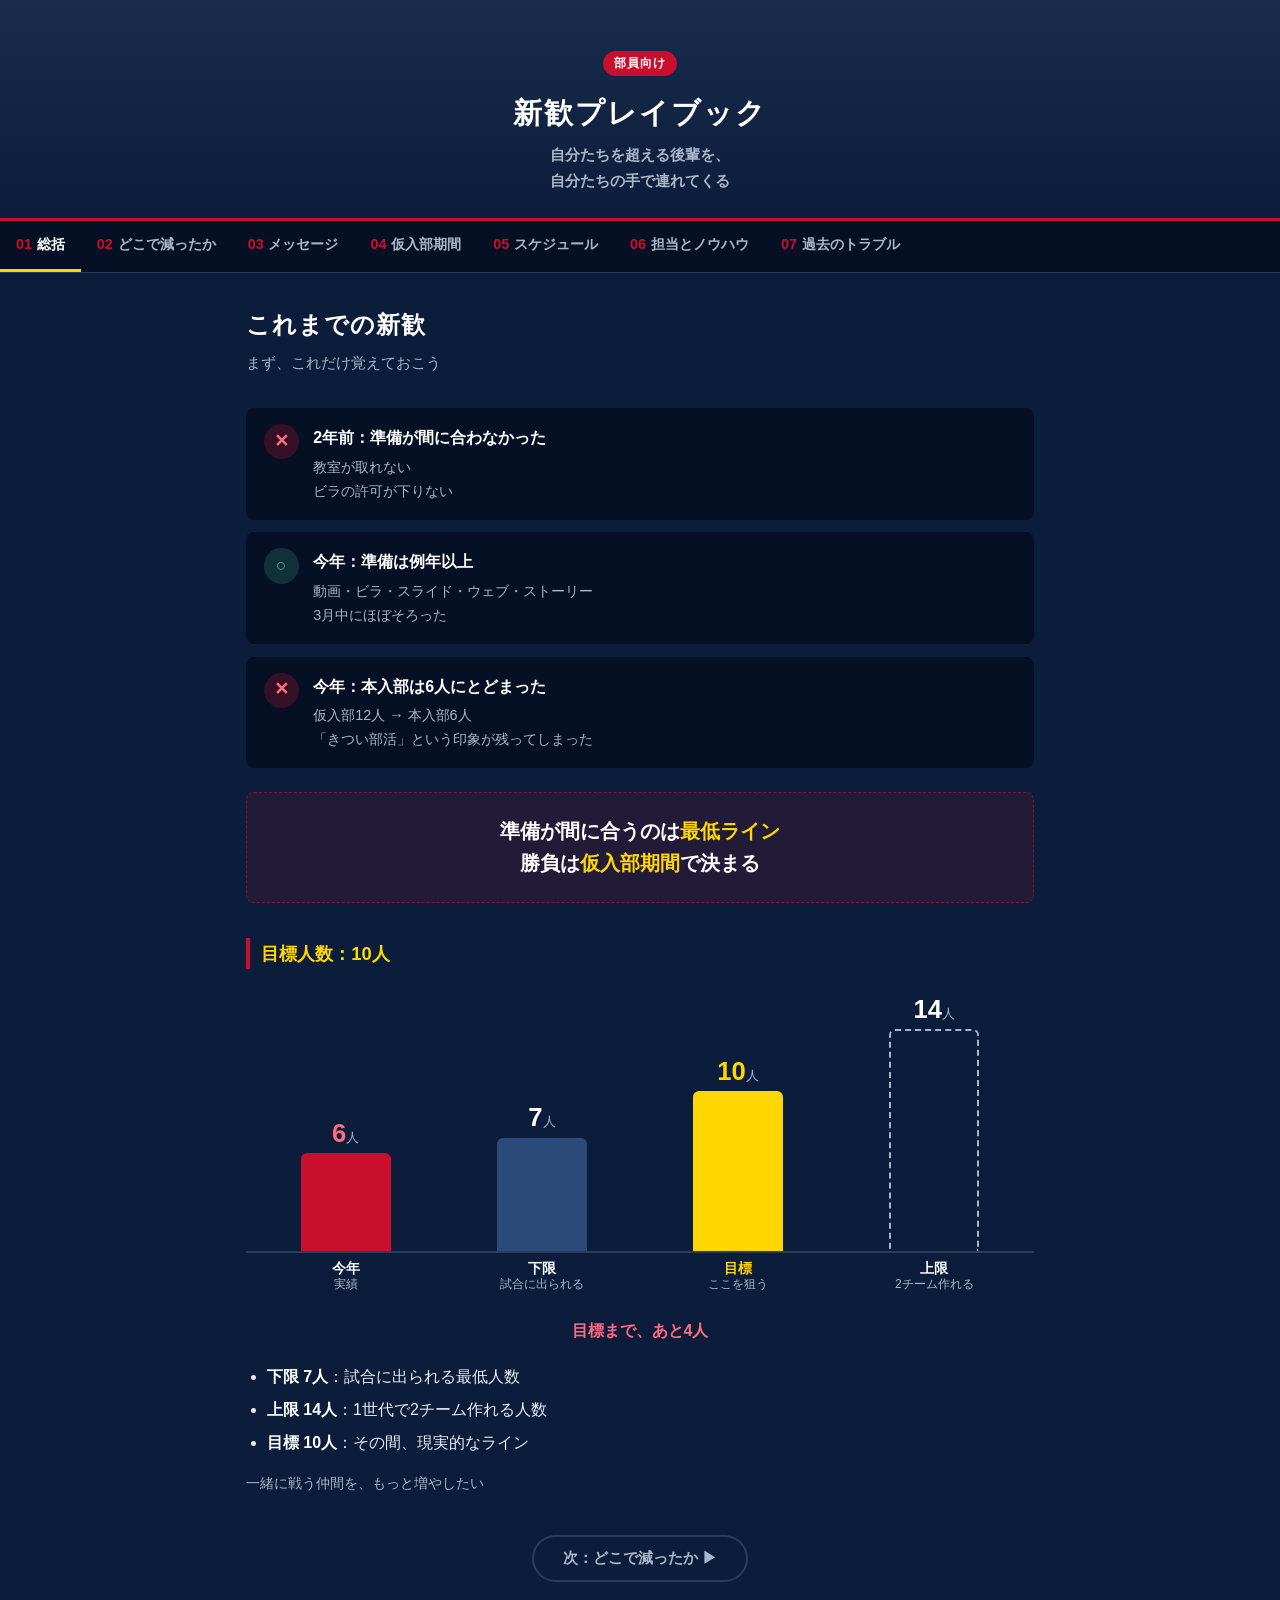
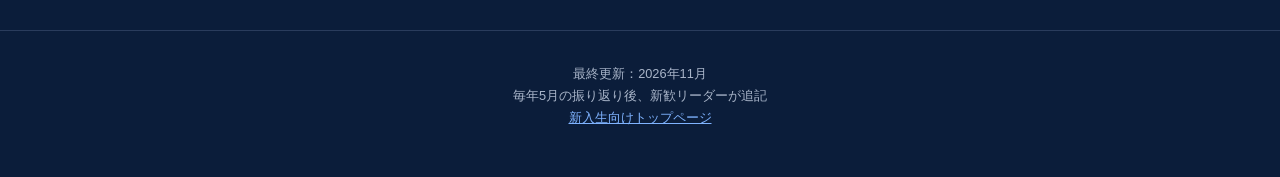
==== commit 942a5278: "Update playbook.html" ====
--- a/playbook.html
+++ b/playbook.html
@@ -296,8 +296,8 @@
     <p class="lead">新歓をやる理由<br>ここがぶれると、全部ぶれる</p>
 
     <div class="slogan">
-        <p class="q">最新の塾高が、」</p>
-       <p class="q">最良の塾高である」</p>
+        <p class="q">最新の塾高が、</p>
+       <p class="q">最良の塾高である</p>
         <p class="note" style="margin:0;">慶應高校水球部のスローガン</p>
     </div>
 
@@ -338,7 +338,9 @@
             <li><strong>自分で考えるのが好きな人</strong><br>水球は頭を使うスポーツ</li>
         </ul>
     </div>
-
+    <button class="next-btn" data-go="trial">次：仮入部期間 ▶</button>
+</section>
+    
 <!-- ==================== 04 仮入部期間 ==================== -->
 <section class="panel" id="trial">
     <h2>仮入部期間</h2>
